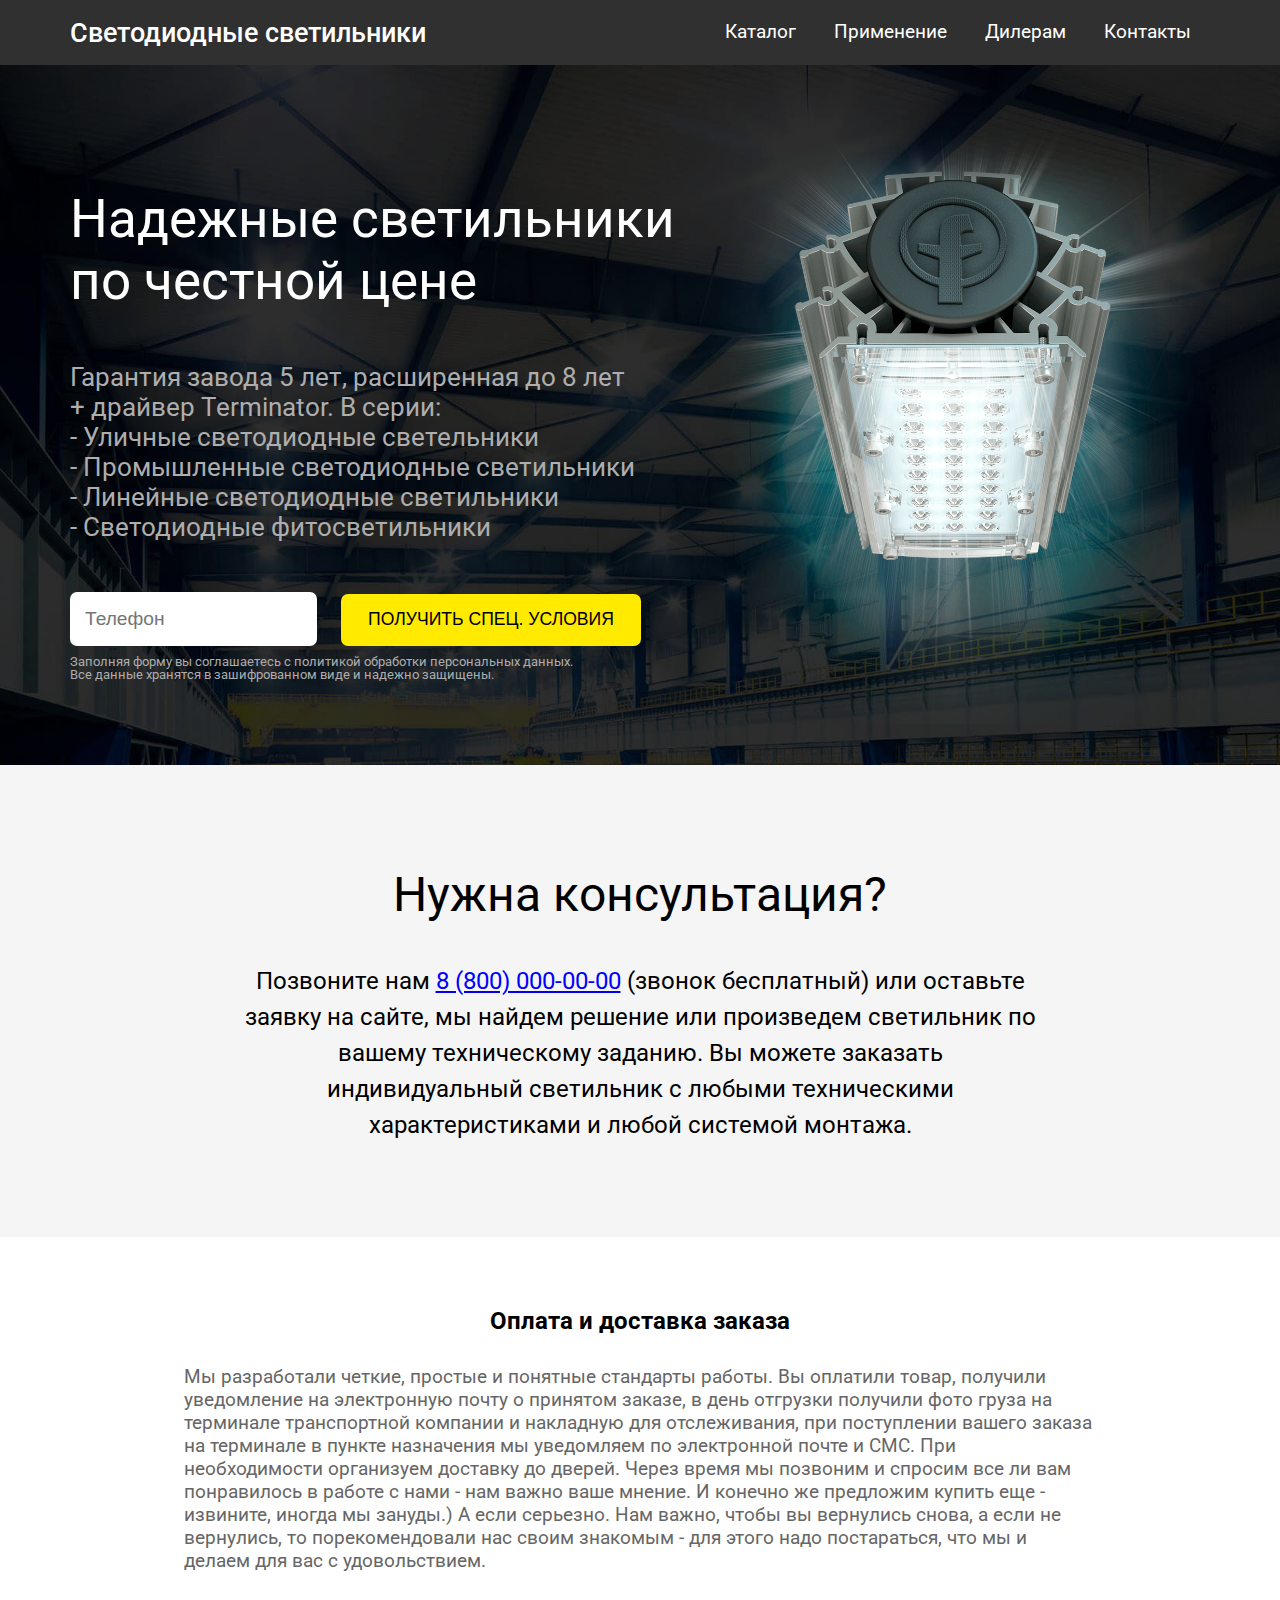
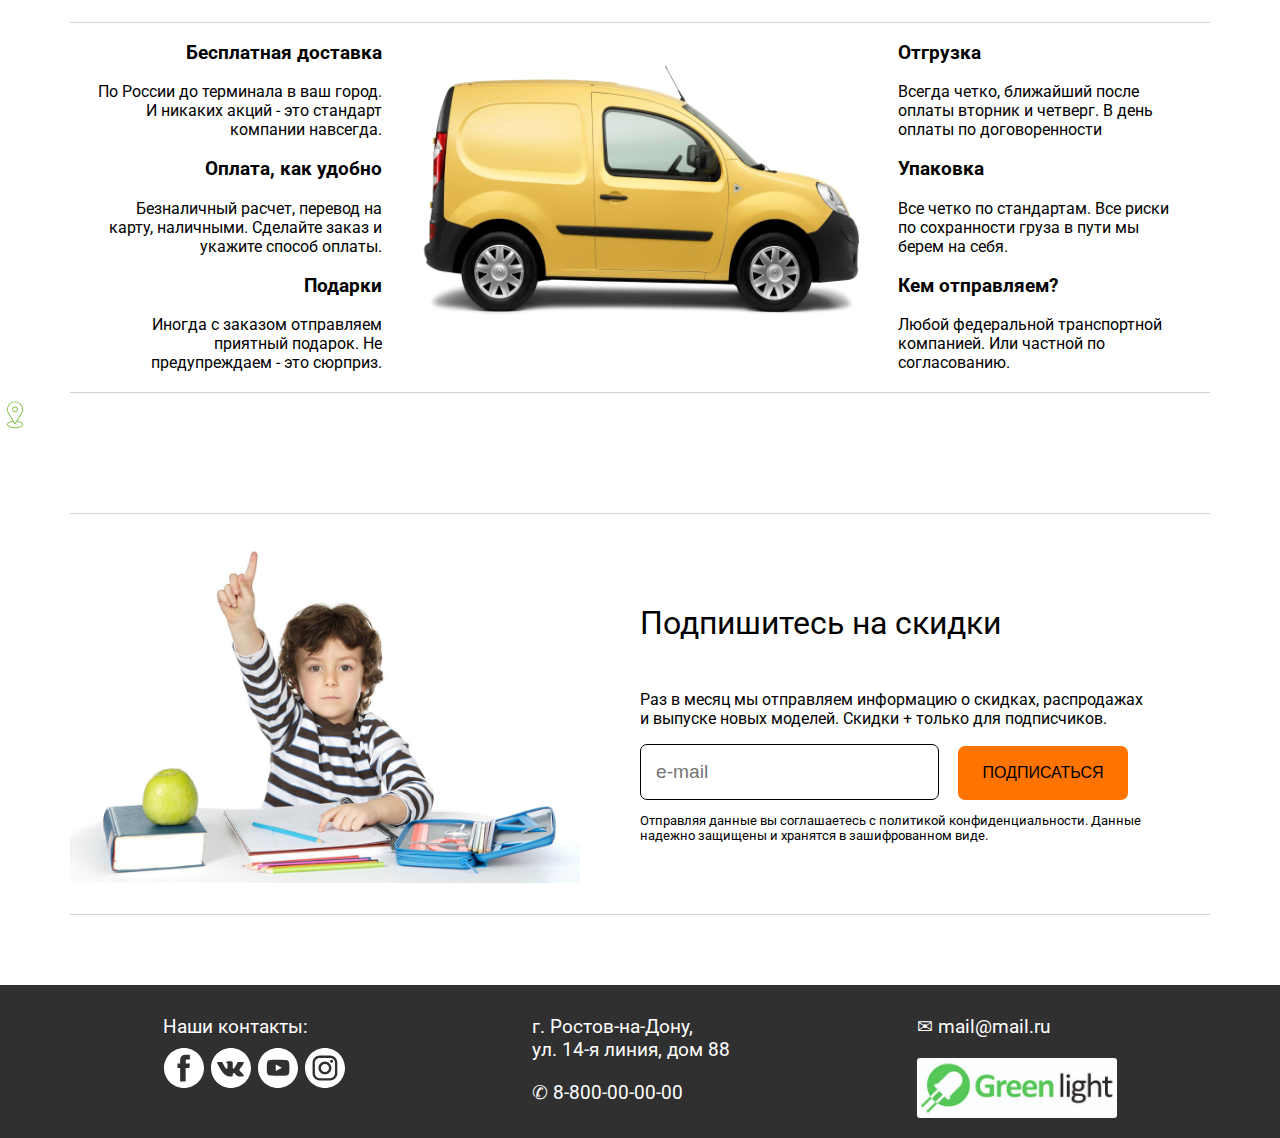
==== index.html @ 02e4d5c6 "footer changed" ====
<!DOCTYPE html>
<html lang="ru">
<head>
    <meta charset="UTF-8">
    <meta name="viewport" content="width=device-width, initial-scale=1.0">
    <link href="https://fonts.googleapis.com/css2?family=Roboto&display=swap" rel="stylesheet">
    <link rel="stylesheet" href="css/menu.css" type="text/css"/>
    <link rel="stylesheet" href="css/style.css" type="text/css"/>
    <link rel="stylesheet" href="css/media.css" type="text/css"/>
    <title>Светодиодное освещение</title>
</head>
<body>

    <header>
        <div class="container">
            <a href="#" id="logo">Светодиодные светильники</a>
            <label for="toggle-1" class="toggle-menu"><ul><li></li> <li></li> <li></li></ul></label>
            <input type="checkbox" id="toggle-1">
            <nav>
                <ul>
                    <li><a href="#catalog">Каталог</a></li>
                    <li><a href="#primenenie">Применение</a></li>
                    <li><a href="#diler">Дилерам</a></li>
                    <li><a href="#contacts">Контакты</a></li>
                </ul>
            </nav>
        </div>
    </header>

    <main>
        <div class="empty"></div>
        <!--
        <div class="header_2">
            <div class="content">
                <div class="top_string">
                    <div>
                        <a href="">
                            <img src="img/logo.jpg" alt="">
                        </a>
                    </div>
                    <div>
                        <a href="">
                            <p>Блог о свете</p>
                        </a>
                    </div>
                    <div>
                        <a href="">
                            <p>8 (800) 000-00-00</p>
                            <p>Доставим бесплатно в Ростов-на-Дону</p>
                        </a>
                    </div>
                    <div>
                        <a href="">
                            <p>ЗАКАЗАТЬ</p>
                            <p>светильники</p>
                        </a>
                    </div>
                    <div>
                        <a href="">
                            <p>Оплата и доставка</p>
                        </a>
                    </div>
                </div>
            </div>
        </div>
    -->

        <div class="first_block">
            <div class="content">
                <div class="block_1_content">
                    <div>
                        <p>Надежные светильники по честной цене</p>
                        <p>Гарантия завода 5 лет, расширенная до 8 лет<br>
                        + драйвер Terminator. В серии:<br>
                        - Уличные светодиодные светельники<br>
                        - Промышленные светодиодные светильники<br>
                        - Линейные светодиодные светильники<br>
                        - Светодиодные фитосветильники</p>
                        <form action="" name="phone_number" method="POST" class="form1">
                            <input type="tel" placeholder="Телефон" required>
                            <input type="submit" value="ПОЛУЧИТЬ СПЕЦ. УСЛОВИЯ">
                            <p>Заполняя форму вы соглашаетесь с политикой обработки персональных данных.<br>Все данные хранятся в зашифрованном виде и надежно защищены.</p>
                        </form>
                    </div>
                    <div>
                        <img src="img/lamp.png">
                    </div>
                </div>
            </div>
        </div>

        <div class="dont_find">
            <p>Нужна консультация?</p>
            <p>Позвоните нам <a href="tel:+7 800 000 00 00"><span>8 (800) 000-00-00</span></a> (звонок бесплатный) или оставьте заявку на сайте, мы найдем решение или произведем
                светильник по вашему техническому заданию. Вы можете заказать индивидуальный светильник с любыми техническими
                характеристиками и любой системой монтажа.</p>
        </div>

        <div class="delivery" id="delivery">
            <div class="content">
                <div>
                    <h2>Оплата и доставка заказа</h2>
                    <p>
                        Мы разработали четкие, простые и понятные стандарты работы. Вы оплатили товар, получили уведомление на электронную почту о принятом заказе,
                        в день отгрузки получили фото груза на терминале транспортной компании и накладную для отслеживания, при поступлении вашего заказа на терминале
                        в пункте назначения мы уведомляем по электронной почте и СМС. При необходимости организуем доставку до дверей. Через время мы позвоним и спросим
                        все ли вам понравилось в работе с нами - нам важно ваше мнение. И конечно же предложим купить еще - извините, иногда мы зануды.)
                        А если серьезно. Нам важно, чтобы вы вернулись снова, а если не вернулись, то порекомендовали нас своим знакомым - для этого надо постараться,
                        что мы и делаем для вас с удовольствием.
                    </p>
                </div>
                <div class="delivery_part_2">
                    <div class="deliv_items_1">
                        <div>
                            <h3>Бесплатная доставка</h3>
                            <span>По России до терминала в ваш город. И никаких акций - это стандарт компании навсегда.</span>
                        </div>
                        <div>
                            <h3>Оплата, как удобно</h3>
                            <span>Безналичный расчет, перевод на карту, наличными. Сделайте заказ и укажите способ оплаты.</span>
                        </div>
                        <div>
                            <h3>Подарки</h3>
                            <span>Иногда с заказом отправляем приятный подарок. Не предупреждаем - это сюрприз.</span>
                        </div>
                    </div>
                    <img src="img/delivery.jpg" alt="">
                    <div class="deliv_items_2">
                        <div>
                            <h3>Отгрузка</h3>
                            <span>Всегда четко, ближайший после оплаты вторник и четверг. В день оплаты по договоренности</span>
                        </div>
                        <div>
                            <h3>Упаковка</h3>
                            <span>Все четко по стандартам. Все риски по сохранности груза в пути мы берем на себя.</span>
                        </div>
                        <div>
                            <h3>Кем отправляем?</h3>
                            <span>Любой федеральной транспортной компанией. Или частной по согласованию.</span>
                        </div>
                    </div>
                </div>
            </div>
        </div>
    
        <div class="content">
            <div class="subscribe">
                <div class="subscribe_img">
                    <img src="img/subscr.jpg">
                </div>
                <div class="subscribe__description">
                    <p>Подпишитесь на скидки</p>
                    <p>Раз в месяц мы отправляем информацию о скидках, распродажах и выпуске новых моделей. Скидки + только для подписчиков.</p>
                    <form action="" name="email" method="POST">
                        <input type="email" placeholder="e-mail" required>
                        <input type="submit" value="ПОДПИСАТЬСЯ">
                        <p>Отправляя данные вы соглашаетесь с политикой конфиденциальности.
                            Данные надежно защищены и хранятся в зашифрованном виде.</p>
                    </form>
                </div>
            </div>
        </div>

        <div class="contacts" id="contacts">
            <div class="content">
                <div class="block__contacts">
                    <div class="contact__item">
                        <span>Наши контакты:</span>
                        <div class="icons">
                            <a href=""><img src="img/icon_facebook.svg" alt=""></a>
                            <a href=""><img src="img/icon_vk.svg" alt=""></a>
                            <a href=""><img src="img/icon_youtube.svg" alt=""></a>
                            <a href=""><img src="img/icon_instagram.svg" alt=""></a>
                        </div>
                    </div>
                    <div class="contact__item">
                        <span>г. Ростов-на-Дону,<br>ул. 14-я линия, дом 88</span>
                        <a href="tel:8-800-00-00-00">&#9990; 8-800-00-00-00</a>
                    </div>
                    <div class="contact__item">
                        <a href="mailto:mail@mail.ru">&#9993; mail@mail.ru</a>
                        <img src="img/logo.jpg" class="logo">
                    </div>
                </div>
            </div>
        </div>

    </main>
</body>
</html>


<img src="img/icon_local.svg" class="icon__small">
---- css/menu.css ----
body {
    margin: 0;
    overflow-x: hidden
}

header {
    width: 100%;
    height: 65px;
    display: flex;
    justify-content: center;
    align-items: center;
    background-color: #303030;
    position: fixed;
}

.container {
    width: 100%;
    padding-right: 15px;
    padding-left: 15px;
    margin-right: auto;
    margin-left: auto
}

@media (min-width: 1200px) {
    .container {
        max-width: 1140px
    }
}

#logo {
    float: left;
    font-size: 1.7rem;
    color: #fff;
    font-weight: 500;
    text-decoration: none;
    padding: 11px 0
}

nav {
    width: auto;
    float: right;
    margin-top: 7px
}

nav ul {
    display: table;
    float: right;
    margin: 0;
    padding: 0
}

nav ul li {
    float: left;
    list-style-type: none
}

nav ul li:last-child {
    padding-right: 0
}

nav ul li a {
    color: #fff;
    font-size: 19px;
    padding: 7px 19px;
    display: inline-block;
    text-decoration: none
}

nav ul li a:hover {
    background-color: #fff;
    color: #002e5b;
    text-decoration: underline
}

.toggle-menu ul {
    display: table;
    width: 31px;
    margin-left: 0;
    padding-left: 0;
    margin: 5px
}

.toggle-menu ul li {
    width: 100%;
    height: 3px;
    background-color: #e9f0f7;
    margin-bottom: 4px;
    list-style: none
}

.toggle-menu ul li:last-child {
    margin-bottom: 0
}

input[type=checkbox], label {
    display: none
}

@media only screen and (max-width: 967px) {
    header {
        padding: 1px 0;
    }

    #logo {
        padding: 0
    }

    input[type=checkbox] {
        position: absolute;
        top: -7777px;
        left: -7777px;
        background: none
    }

    input[type=checkbox]:focus {
        background: none
    }

    label {
        float: right;
        display: inline-block;
        cursor: pointer;
        margin-right: 25px
    }

    input[type=checkbox]:checked ~ nav {
        display: block
    }

    nav {
        display: none;
        position: absolute;
        right: 0;
        top: 64px;
        background-color: #303030;
        padding: 0;
        z-index: 99
    }

    nav ul {
        width: auto
    }

    nav ul li {
        float: none;
        padding: 0;
        width: 100%;
        display: table
    }

    nav ul li a {
        color: #FFF;
        font-size: 15px;
        padding: 10px 20px;
        display: block;
        border-bottom: 1px solid rgba(225, 225, 225, 0.1)
    }
}

@media only screen and (max-width: 360px) {
    label {
        padding: 5px 0
    }

    #logo {
        font-size: 1.1rem
    }

    nav {
        top: 47px
    }
}
---- css/style.css ----
body {
    font-family: 'Roboto', sans-serif;
}

main {
    height: 2000px;
}

.content {
    width: 1140px;
    margin: 0 auto;
}

/*---------------------------top_string-------------------------------*/

.empty {
    height: 65px;
    background-color: #e6e6e6;
}

header {
    position: fixed;
}

.header_2 {
    background-color: #e6e6e6;
}

.top_string {
    display: flex;
    height: 65px;
}

.top_string div {
    width: 20%;
    border-right: 1px solid green;
    display: flex;
    justify-content: center;
    align-items: center;
}

.top_string img {
    height: 65px;
    border-radius: 8px;
}

.top_string div:nth-last-child(1) {
    border-right: none;
}

.top_string div:nth-child(1) {
    border-right: none;
    box-shadow: 0 0 10px #666666;
}

.top_string div:nth-child(3) {
    width: 430px;
    color: #ff0000;
}

.top_string p {
    text-align: center;
    line-height: 0.2;
    font-size: 1.1em;
}

.top_string a {
    color: black;
    text-decoration: none;
}

.top_string a:hover {
    font-size: 1.07em;
    transition: 1.5s;
}

/*---------------------------first_block-------------------------------*/

.first_block {
    display: flex;
    height: 700px;
    width: 100%;
    background-image: url(../img/background_first.jpg);
    background-position: center;
    background-repeat: no-repeat;
    background-size: cover;
}

.first_block img {
    width: 100%;
}

.block_1_content {
    display: flex;
    height: 100%;
    align-items: center;
    color: white;
}

.block_1_content div:nth-child(1) {
    width: 627px;
}

.block_1_content div:nth-child(2) {
    width: 513px;
}

.block_1_content p {
    font-size: 1.6em;
    color: #aeaeae;
}

.first_block input[type="tel"] {
    width: 230px;
    height: 52px;
    border-radius: 7px;
    padding-left: 15px;
    margin-right: 20px;
    border: 0;
    font-size: 1.2em;
}

.first_block input[type='submit'] {
    width: 300px;
    height: 52px;
    border: 0;
    background-color: #ffea00;
    border-radius: 7px;
    font-size: 1.1em;
    cursor: pointer;
}

.first_block p:nth-child(1) {
    font-size: 3.3em;
    margin-bottom: 50px;
    color: white;
}

.first_block form {
    margin-top: 50px;
}

.first_block form p {
    font-size: 0.8em;
    margin-top: 10px;
    line-height: 1;
}

/*---------------------------dont find-------------------------------*/

.dont_find {
    height: 470px;
    background-color: #f5f5f5;
    border: 1px solid #f5f5f5;
}

.dont_find p {
    width: 800px;
    text-align: center;
    margin: 0 auto;
}

.dont_find p:nth-child(1) {
    font-size: 3em;
    margin: 100px auto 40px auto
}

.dont_find p:nth-child(2) {
    font-size: 1.5em;
    line-height: 1.5em;
}

.dont_find span {
    color: blue;
}

/*----------------------------subscribe--------------------------------*/

.subscribe {
    margin: 70px 0;
    border-top: 1px solid #d2d2d2;
    border-bottom: 1px solid #d2d2d2;
    height: 400px;
    display: flex;
}

.subscribe_img {
    width: 570px;
}

.subscribe img {
    max-width: 100%;
    margin-top: 30px;
}

.subscribe__description {
    width: 570px;
    display: flex;
    flex-direction: column;
    justify-content: center;
    margin: 0 60px;
}

.subscribe__description p:nth-child(1) {
    font-size: 2em;

}

.subscribe input[type="email"] {
    width: 280px;
    height: 52px;
    border-radius: 7px;
    padding-left: 15px;
    margin-right: 15px;
    border: 1px solid black;
    font-size: 1.2em;
}

.subscribe input[type='submit'] {
    width: 170px;
    height: 54px;
    border: 0;
    background-color: #ff7300;
    border-radius: 7px;
    font-size: 1em;
    cursor: pointer;
}

.subscribe__description p:last-child {
    font-size: 0.8em;
}

/*----------------------------delivery--------------------------------*/

.delivery {
    padding: 50px 0;
}

.delivery h2 {
    text-align: center;
}

.delivery p {
    width: 80%;
    margin: 30px auto;
    font-size: 1.2em;
    color: #666666;
}

.delivery_part_2 {
    display: flex;
    justify-content: center;
    margin-top: 50px;
    padding-bottom: 20px;
    border-top: 1px solid #d2d2d2;
    border-bottom: 1px solid #d2d2d2;
}

.delivery_part_2 img {
    width: 40%;
    margin: 0 30px;
}

.deliv_items_1 {
    width: 25%;
    text-align: right;
}

.deliv_items_2 {
    width: 25%;
}


/*---------------------------contacts-------------------------------*/

.contacts {
    background-color: #303030;
    width: 100%;
    padding: 20px 0;
}

.icons img {
    width: 40px;
    margin: 0 1px;
}

.block__contacts {
    display: flex;
    justify-content: space-around;
    color: white;
    font-size: 1.2em;
}

.block__contacts a {
    color: white;
    text-decoration: none;
    margin: 10px 0;
}

.contact__item {
    display: flex;
    flex-direction: column;
}

.contact__item span {
    margin: 10px 0;
}

.contact__item .logo {
    margin-top: 10px;
}

.contact__item .logo {
    width: 200px;
    border-radius: 3px;
}

.icon__small {
    display: inline;
    width: 30px;
}
---- css/media.css ----
@media (max-width: 700px) {
   .header_2 {
       display: none;
   }

   .content {
       width: 100%;
   }

   .block_1_content div:nth-child(2) {
       display: none;
   }

   .first_block {
       height: auto;
   }

   .block_1_content div p:nth-child(1) {
       margin-top: 70px;
       font-size: 1.5em;
   }

   .block_1_content div p {
       text-align: center;
       margin: 15px 15px;
   }

   .block_1_content div p:nth-child(2) {
       text-align: left;
       font-size: 1.2em;
   }

   .form1 {
       display: flex;
       flex-direction: column;
       justify-content: center;
       align-items: center;
   }

   .form1 input {
       margin-top: 10px;
   }

/*---------------------------dont find-------------------------------*/

   .dont_find {
       height: auto;
   }

   .dont_find p {
       width: auto;
       margin: 20px 20px;
   }

   .dont_find p:nth-child(1) {
       font-size: 1.7em;
       font-weight: bold;
   }

   .dont_find p:nth-child(2) {
    font-size: 1.4em;
}

/*---------------------------subscribe-------------------------------*/

   .subscribe div:nth-child(1) {
       display: none;
   }

   .subscribe form input {
       margin-top: 10px;
   }

   .subscribe__description {
       margin: 20px;
   }

   .subscribe {
       height: auto;
   }

   /*----------------------------delivery--------------------------------*/

   .delivery_part_2 {
       flex-direction: column;
       align-items: center;
   }

   .delivery_part_2 img {
       width: 80%;
   }

   .deliv_items_1 {
       width: 80%;
       text-align: left;
   }

   .deliv_items_2 {
    width: 80%;
    }

    .delivery_part_2 h3 {
        text-align: left;
    }

    .delivery_part_2 span {
        text-align: left;
    }

    /*----------------------------delivery--------------------------------*/

    .block__contacts {
        flex-direction: column;
        align-items: center;
        text-align: center;
        padding: 10px;
    }

    .block__contacts .icons {
        margin-top: 20px;
    }
}


@media only screen and (max-width: 967px) {
    .empty {
        height: 65px;
        background-color: #e6e6e6;
    }
}
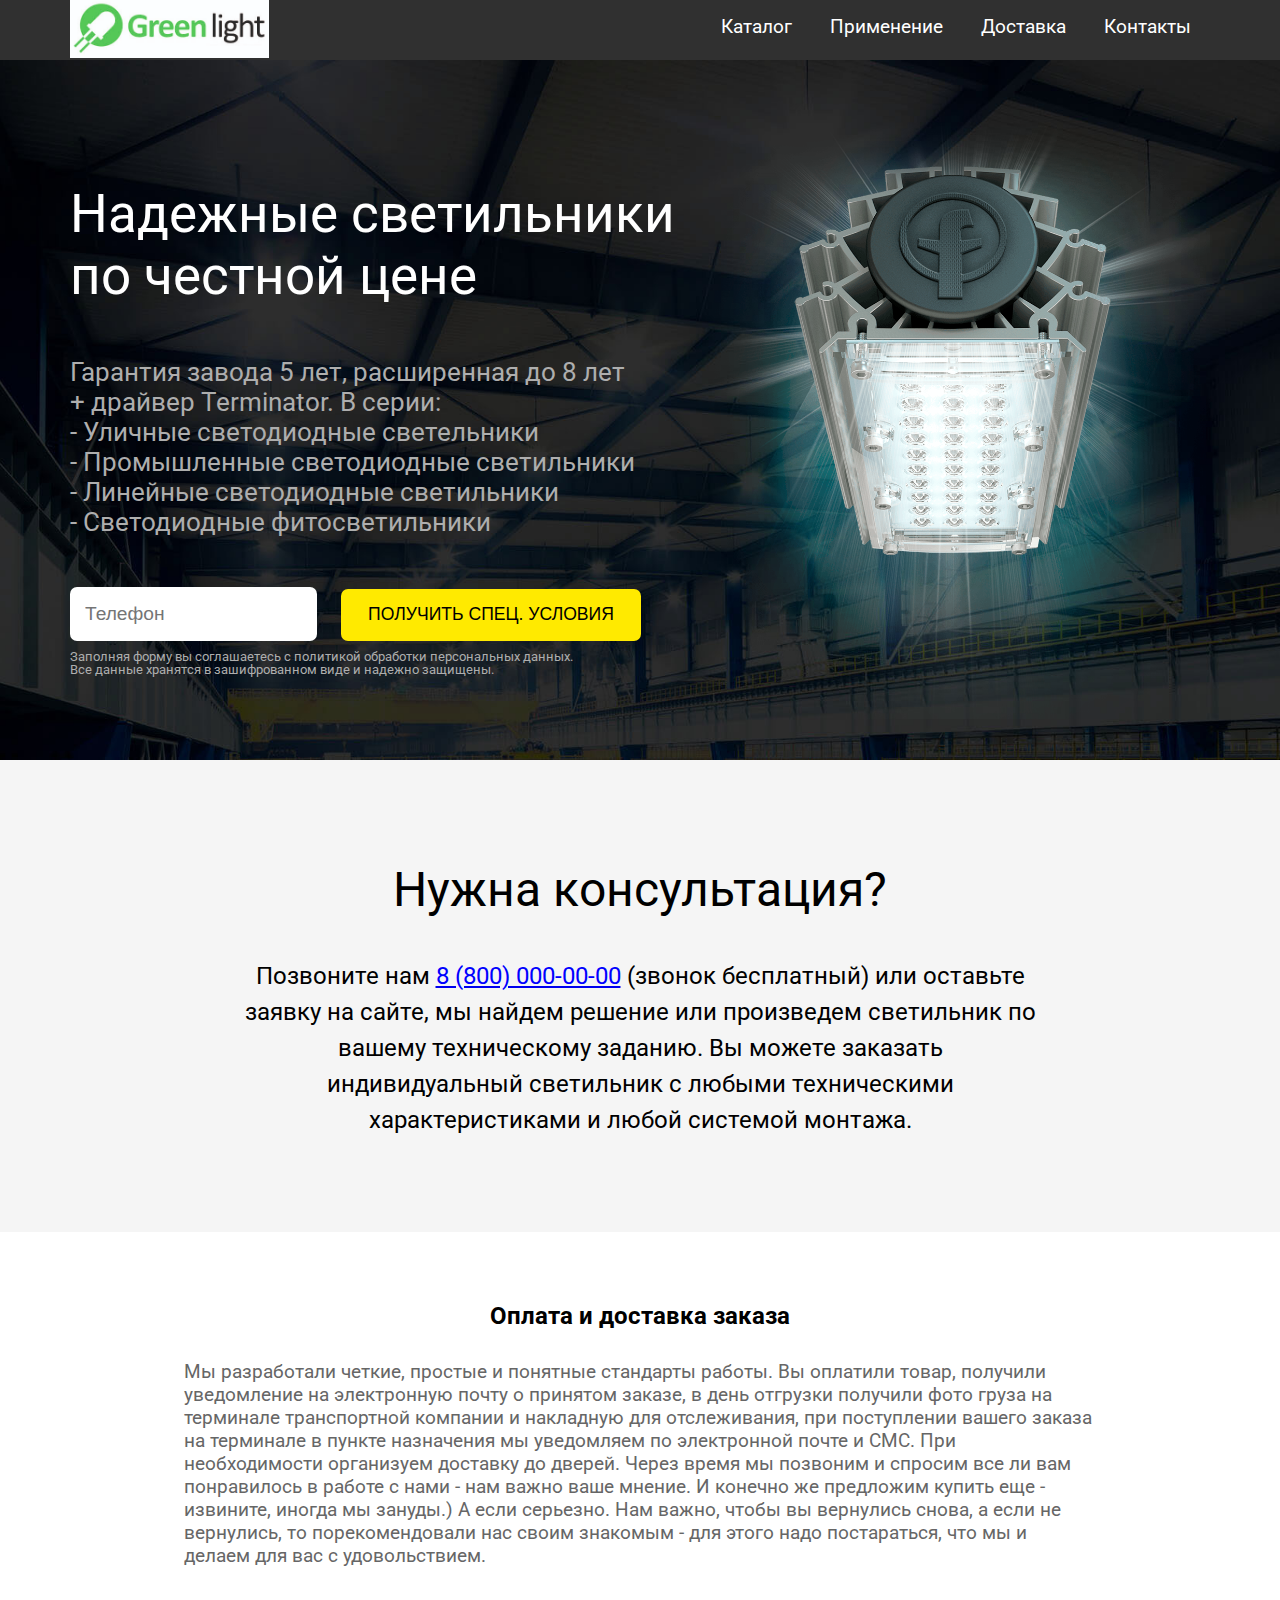
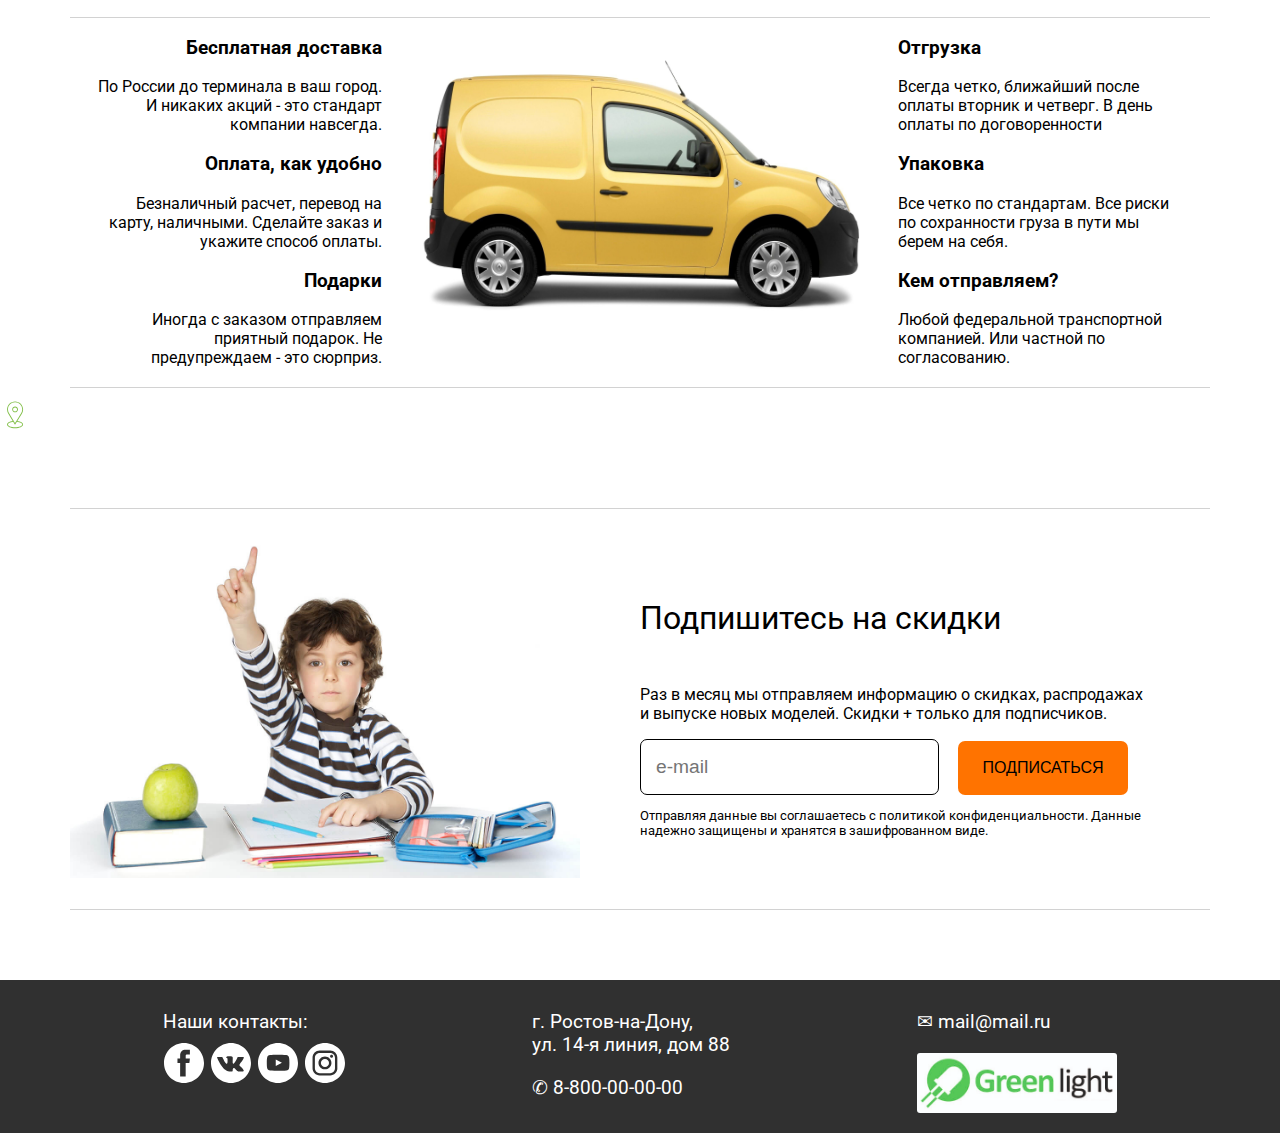
==== commit 74a54edd: "logo" ====
--- a/index.html
+++ b/index.html
@@ -13,14 +13,14 @@
 
     <header>
         <div class="container">
-            <a href="#" id="logo">Светодиодные светильники</a>
+            <a href="#" id="logo"><div><img src="img/logo.jpg" class="logo_header"></div></a> 
             <label for="toggle-1" class="toggle-menu"><ul><li></li> <li></li> <li></li></ul></label>
             <input type="checkbox" id="toggle-1">
             <nav>
                 <ul>
                     <li><a href="#catalog">Каталог</a></li>
                     <li><a href="#primenenie">Применение</a></li>
-                    <li><a href="#diler">Дилерам</a></li>
+                    <li><a href="#delivery">Доставка</a></li>
                     <li><a href="#contacts">Контакты</a></li>
                 </ul>
             </nav>
@@ -109,7 +109,7 @@
                         что мы и делаем для вас с удовольствием.
                     </p>
                 </div>
-                <div class="delivery_part_2">
+                <div class="delivery_part_2" id="delivery">
                     <div class="deliv_items_1">
                         <div>
                             <h3>Бесплатная доставка</h3>
--- a/css/menu.css
+++ b/css/menu.css
@@ -5,7 +5,7 @@
 
 header {
     width: 100%;
-    height: 65px;
+    height: 60px;
     display: flex;
     justify-content: center;
     align-items: center;
@@ -29,17 +29,12 @@
 
 #logo {
     float: left;
-    font-size: 1.7rem;
-    color: #fff;
-    font-weight: 500;
-    text-decoration: none;
-    padding: 11px 0
 }
 
 nav {
     width: auto;
     float: right;
-    margin-top: 7px
+    margin-top: 10px
 }
 
 nav ul {
@@ -77,7 +72,7 @@
     width: 31px;
     margin-left: 0;
     padding-left: 0;
-    margin: 5px
+    margin: 20px 10px;
 }
 
 .toggle-menu ul li {
@@ -131,7 +126,7 @@
         display: none;
         position: absolute;
         right: 0;
-        top: 64px;
+        top: 50px;
         background-color: #303030;
         padding: 0;
         z-index: 99
--- a/css/style.css
+++ b/css/style.css
@@ -11,10 +11,14 @@
     margin: 0 auto;
 }
 
+.logo_header {
+    height: 60px;
+}
+
 /*---------------------------top_string-------------------------------*/
 
 .empty {
-    height: 65px;
+    height: 60px;
     background-color: #e6e6e6;
 }
 
--- a/css/media.css
+++ b/css/media.css
@@ -17,7 +17,7 @@
 
    .block_1_content div p:nth-child(1) {
        margin-top: 70px;
-       font-size: 1.5em;
+       font-size: 2em;
    }
 
    .block_1_content div p {
@@ -107,7 +107,7 @@
         text-align: left;
     }
 
-    /*----------------------------delivery--------------------------------*/
+    /*----------------------------contacts--------------------------------*/
 
     .block__contacts {
         flex-direction: column;
@@ -124,7 +124,7 @@
 
 @media only screen and (max-width: 967px) {
     .empty {
-        height: 65px;
+        height: 60px;
         background-color: #e6e6e6;
     }
 }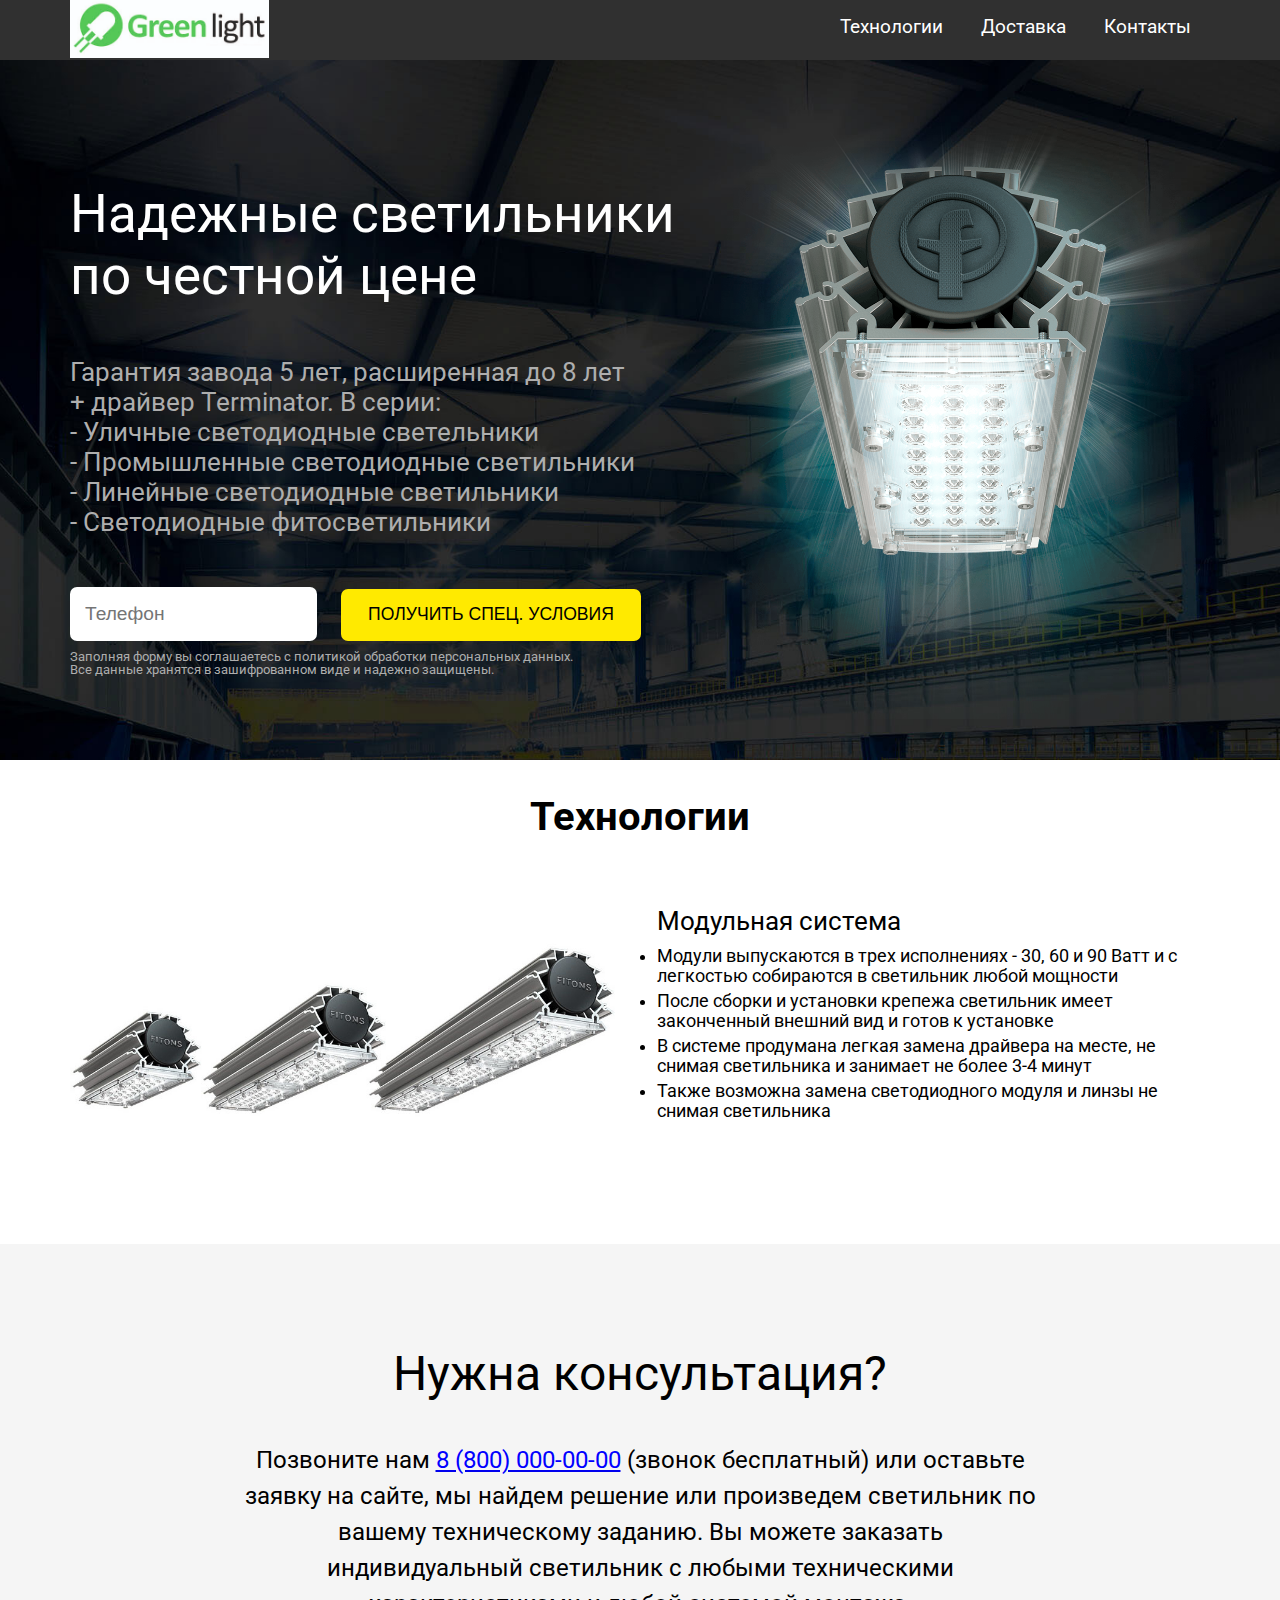
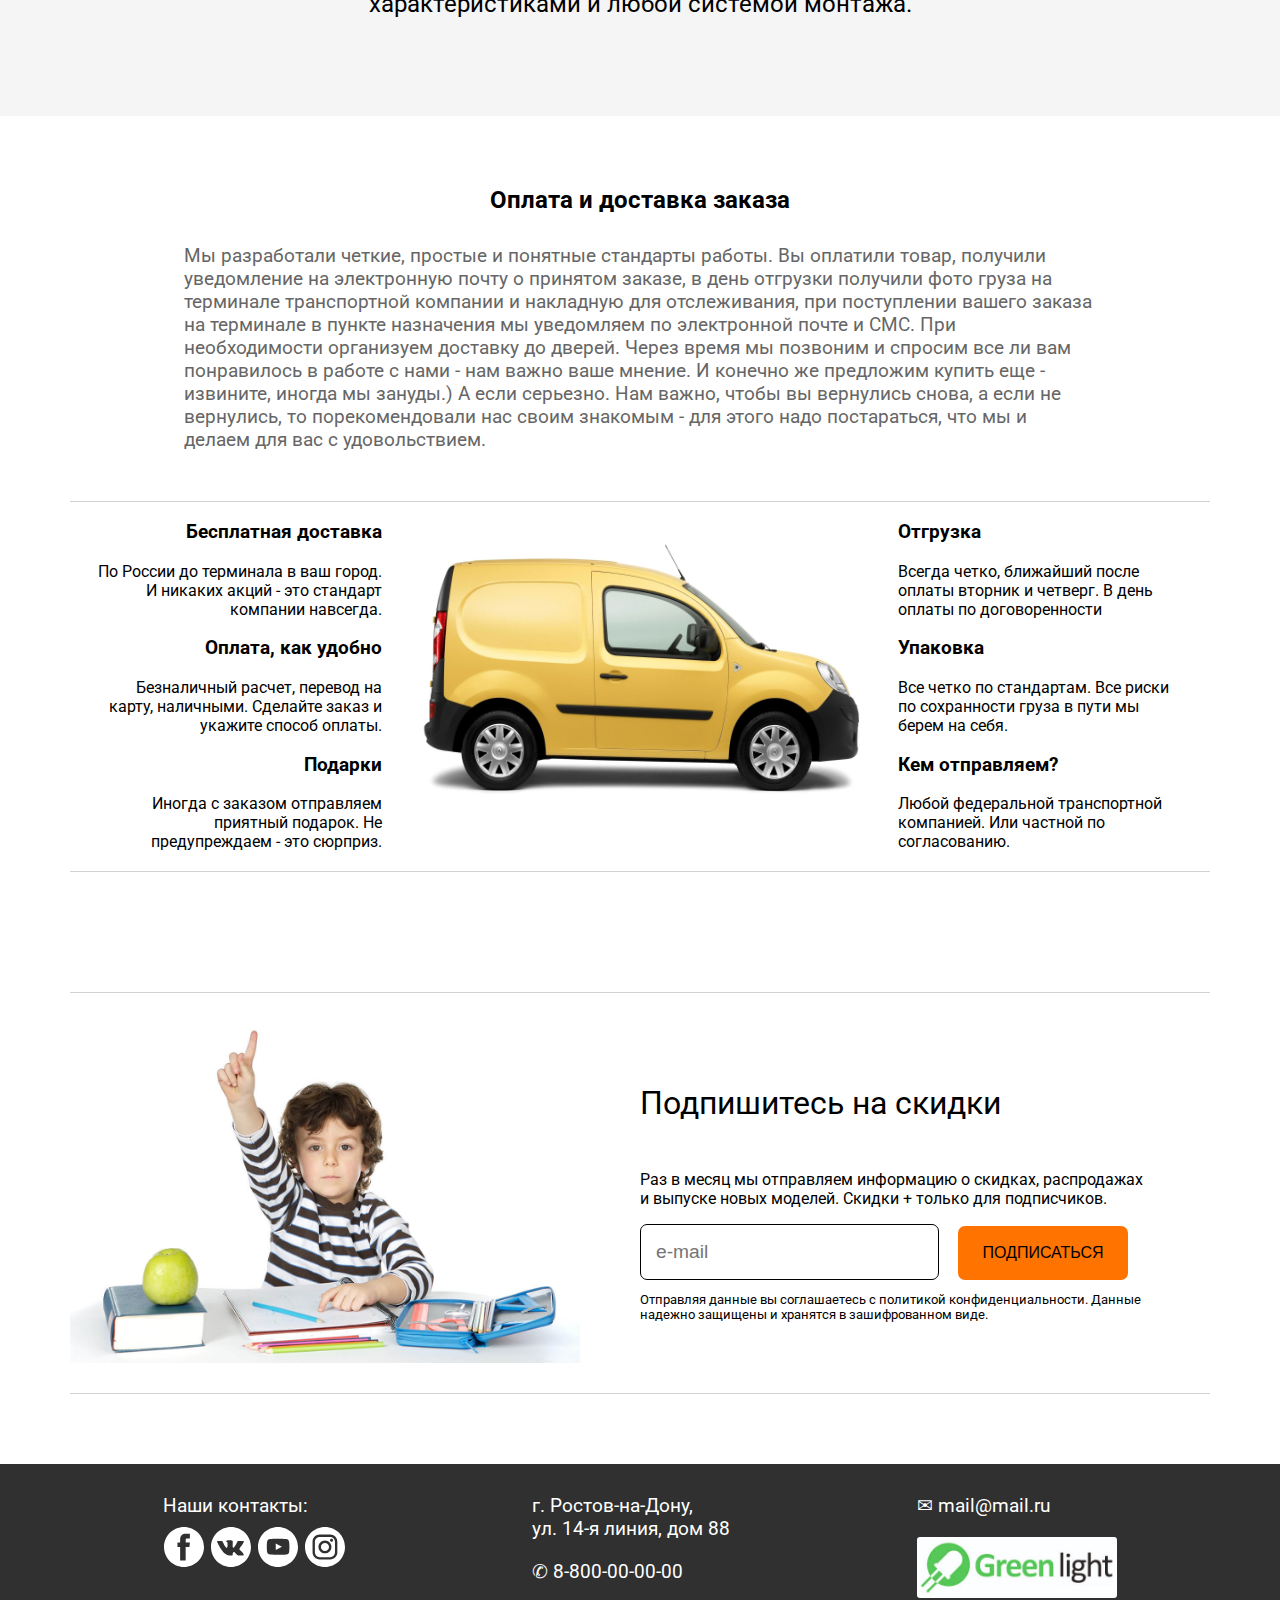
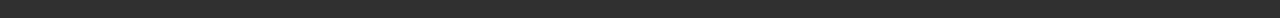
==== commit 3cfa9420: "technologies part1" ====
--- a/index.html
+++ b/index.html
@@ -18,8 +18,8 @@
             <input type="checkbox" id="toggle-1">
             <nav>
                 <ul>
-                    <li><a href="#catalog">Каталог</a></li>
-                    <li><a href="#primenenie">Применение</a></li>
+                    <!-- <li><a href="#catalog">Каталог</a></li> -->
+                    <li><a href="#technologies">Технологии</a></li>
                     <li><a href="#delivery">Доставка</a></li>
                     <li><a href="#contacts">Контакты</a></li>
                 </ul>
@@ -89,6 +89,20 @@
             </div>
         </div>
 
+        <div class="technologies content">
+            <h2>Технологии</h2>
+            <div class="tech__item">
+                <img src="img/tech_1.jpg">
+                <ul>
+                    <div>Модульная система</div>
+                    <li>Модули выпускаются в трех исполнениях - 30, 60 и 90 Ватт и с легкостью собираются в светильник любой мощности</li>
+                    <li>После сборки и установки крепежа светильник имеет законченный внешний вид и готов к установке</li>
+                    <li>В системе продумана легкая замена драйвера на месте, не снимая светильника и занимает не более 3-4 минут</li>
+                    <li>Также возможна замена светодиодного модуля и линзы не снимая светильника</li>
+                </ul>
+            </div>
+        </div>
+
         <div class="dont_find">
             <p>Нужна консультация?</p>
             <p>Позвоните нам <a href="tel:+7 800 000 00 00"><span>8 (800) 000-00-00</span></a> (звонок бесплатный) или оставьте заявку на сайте, мы найдем решение или произведем
@@ -187,7 +201,4 @@
 
     </main>
 </body>
-</html>
-
-
-<img src="img/icon_local.svg" class="icon__small">+</html>--- a/css/style.css
+++ b/css/style.css
@@ -150,6 +150,32 @@
     line-height: 1;
 }
 
+/*---------------------------technologies-------------------------------*/
+
+.technologies h2 {
+    font-size: 2.5em;
+    text-align: center;
+}
+
+.tech__item {
+    display: flex;
+    margin: 50px 0;
+}
+
+.tech__item div {
+    font-size: 1.6em;
+    margin-bottom: 10px;
+}
+
+.tech__item img {
+    width: 48%;
+}
+
+.tech__item ul li {
+    font-size: 1.1em;
+    margin-bottom: 5px;
+}
+
 /*---------------------------dont find-------------------------------*/
 
 .dont_find {
--- a/css/media.css
+++ b/css/media.css
@@ -40,6 +40,17 @@
    .form1 input {
        margin-top: 10px;
    }
+
+/*-------------------------technologies-----------------------------*/
+
+.tech__item {
+    flex-direction: column;
+    align-items: center;
+}
+
+.tech__item img {
+    width: 90%;
+}
 
 /*---------------------------dont find-------------------------------*/
 
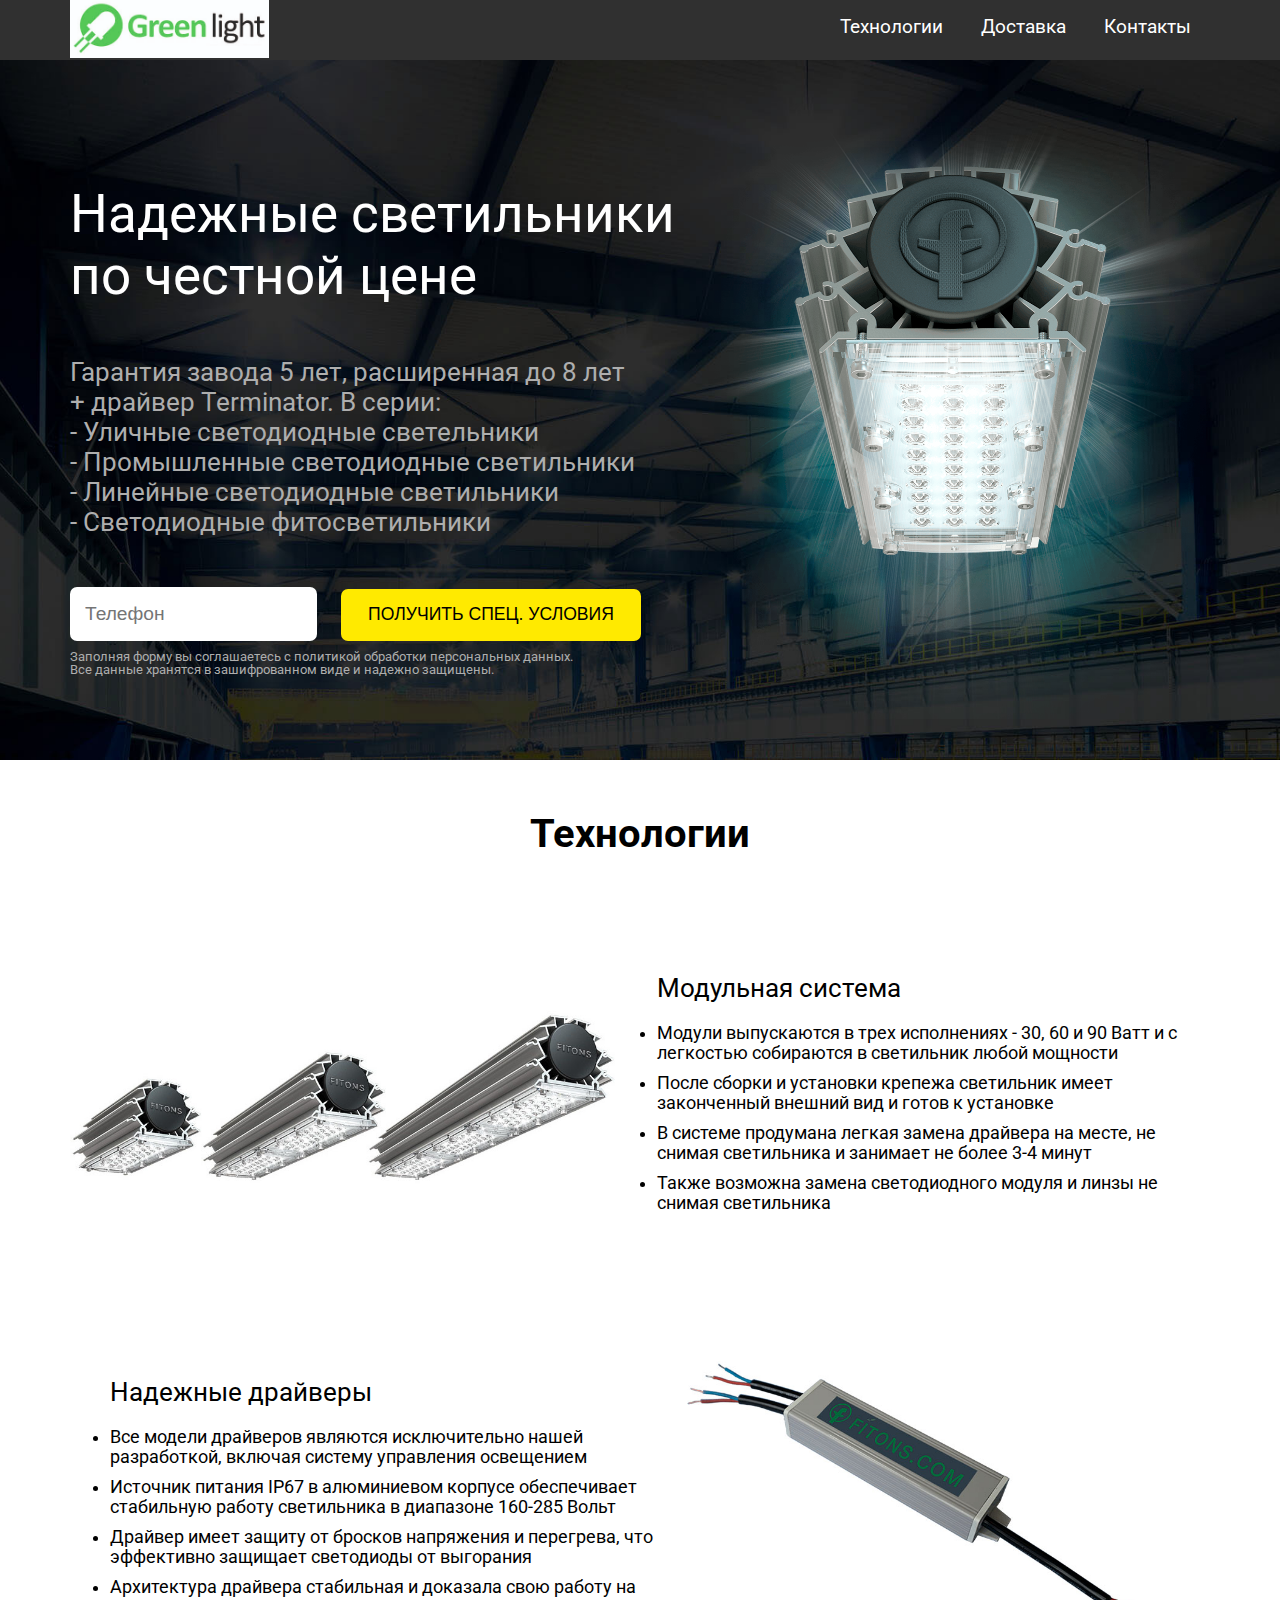
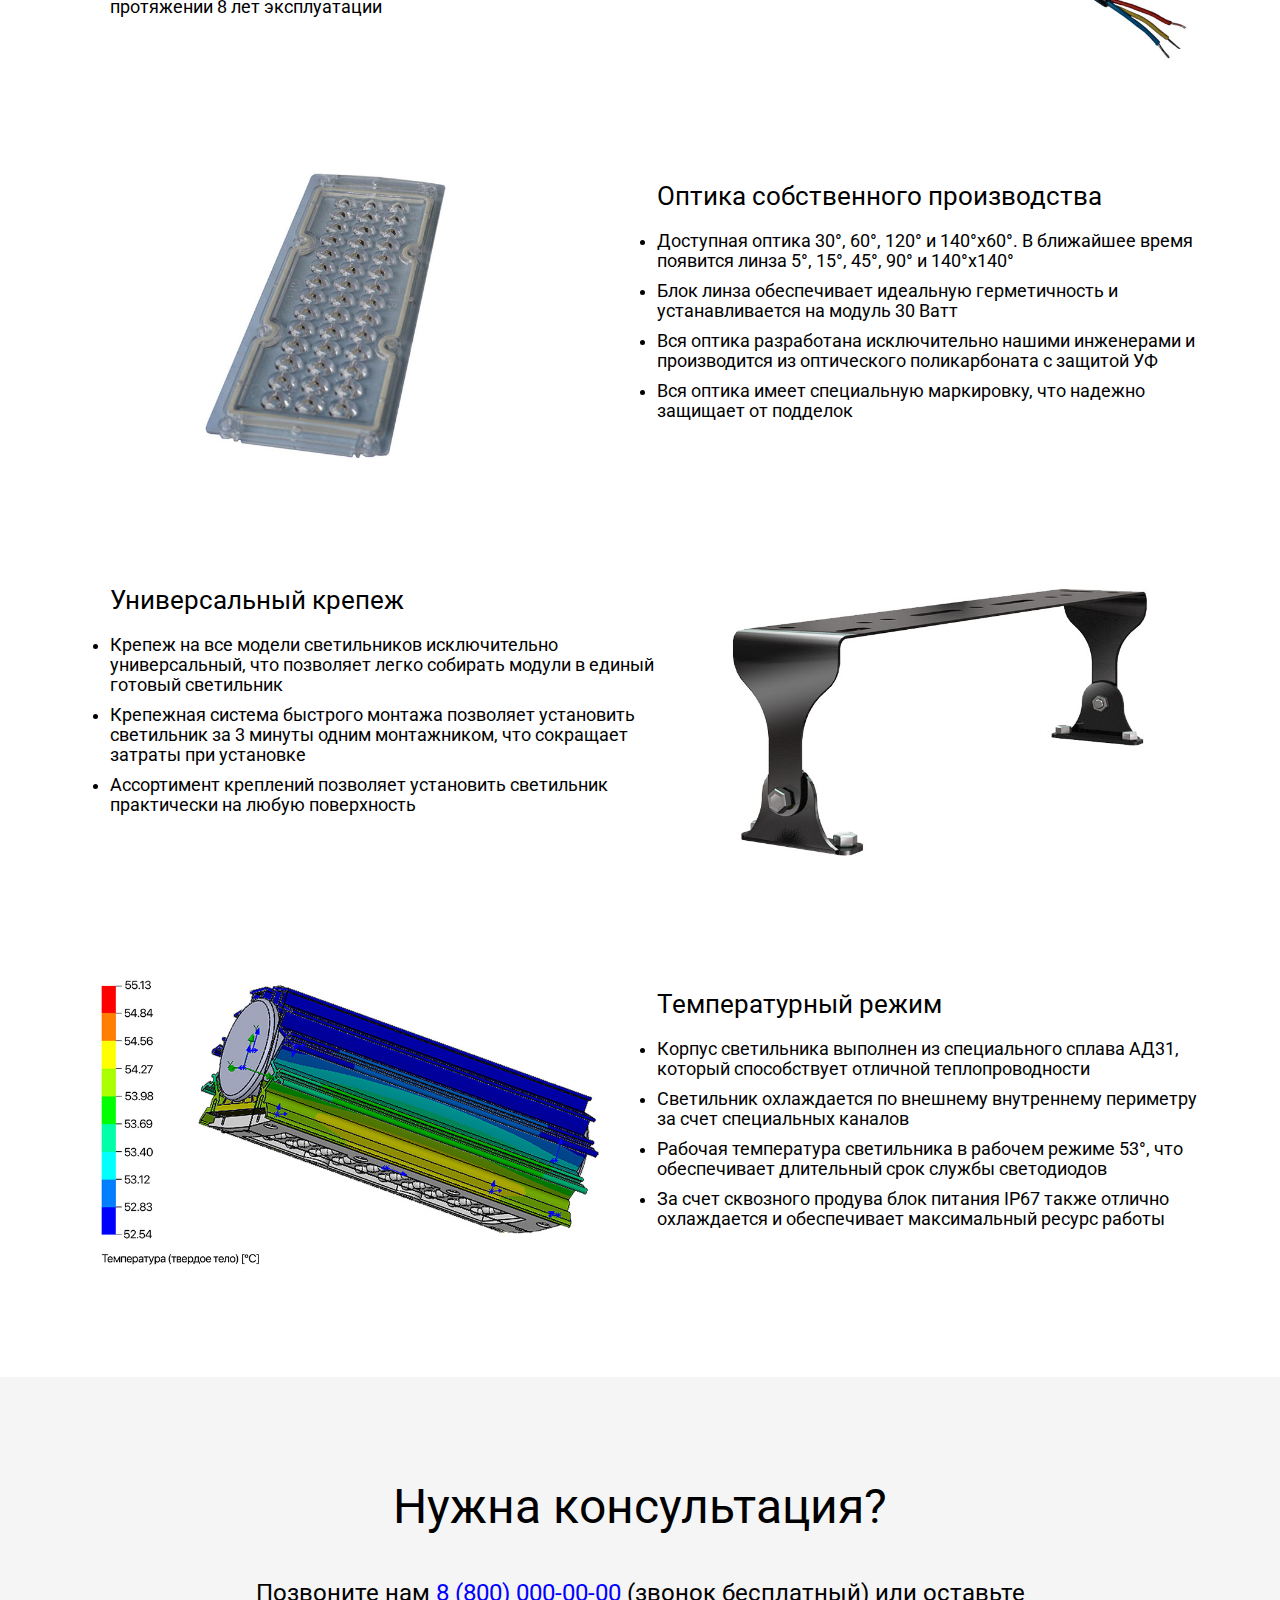
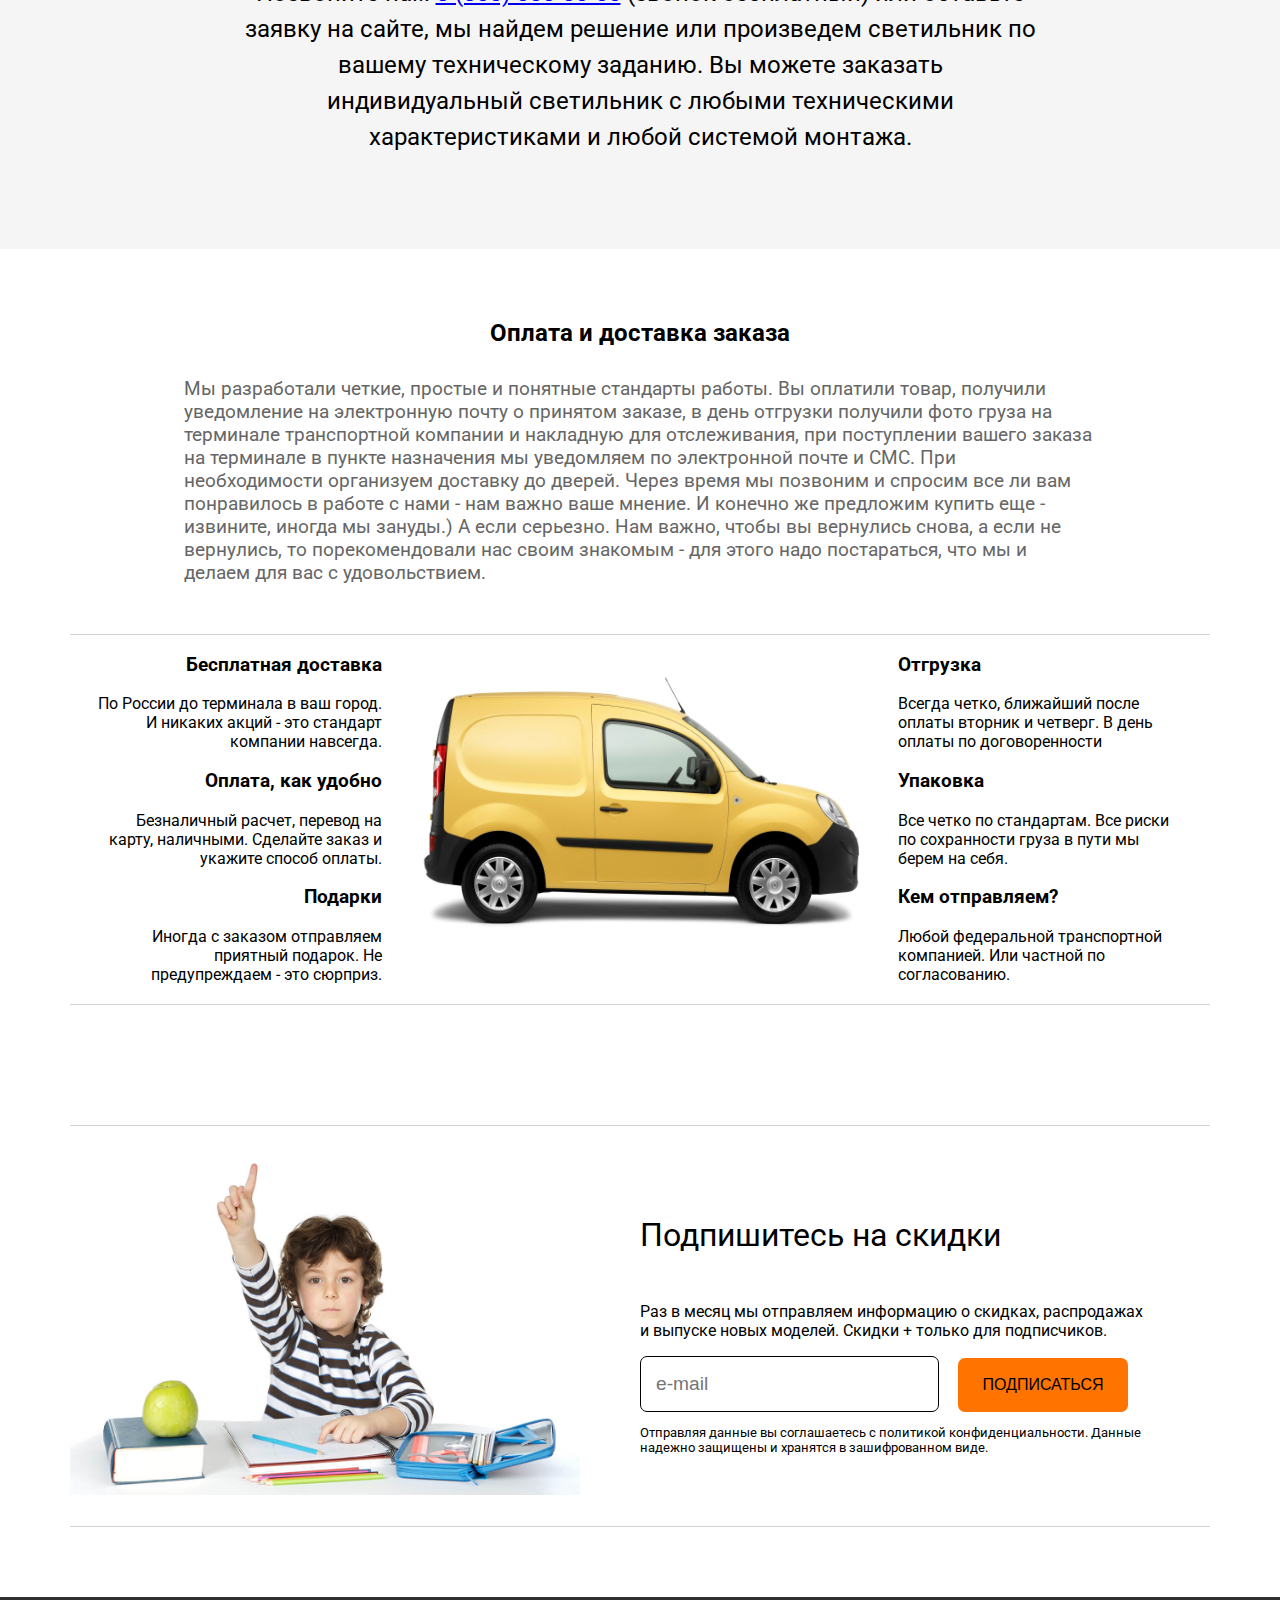
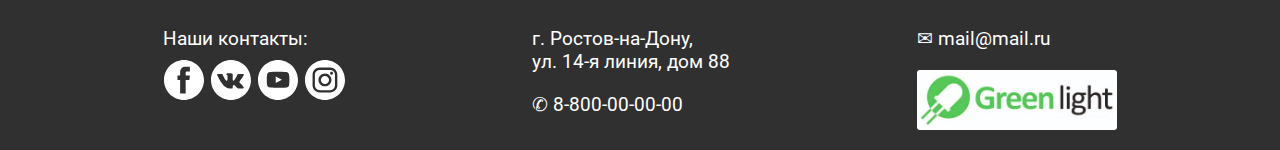
==== commit f2939181: "technologies finish" ====
--- a/index.html
+++ b/index.html
@@ -89,7 +89,8 @@
             </div>
         </div>
 
-        <div class="technologies content">
+
+        <div class="technologies content" id="technologies">
             <h2>Технологии</h2>
             <div class="tech__item">
                 <img src="img/tech_1.jpg">
@@ -101,7 +102,52 @@
                     <li>Также возможна замена светодиодного модуля и линзы не снимая светильника</li>
                 </ul>
             </div>
-        </div>
+
+            <div class="tech__item">
+                <ul>
+                    <div>Надежные драйверы</div>
+                    <li>Все модели драйверов являются исключительно нашей разработкой, включая систему управления освещением</li>
+                    <li>Источник питания IP67 в алюминиевом корпусе обеспечивает стабильную работу светильника в диапазоне 160-285 Вольт</li>
+                    <li>Драйвер имеет защиту от бросков напряжения и перегрева, что эффективно защищает светодиоды от выгорания</li>
+                    <li>Архитектура драйвера стабильная и доказала свою работу на протяжении 8 лет эксплуатации</li>
+                </ul>
+                <img src="img/tech_2.jpg">
+            </div>
+
+            <div class="tech__item">
+                <img src="img/tech_3.jpg">
+                <ul>
+                    <div>Оптика собственного производства</div>
+                    <li>Доступная оптика 30°, 60°, 120° и 140°x60°. В ближайшее время появится линза 5°, 15°, 45°, 90° и 140°x140°</li>
+                    <li>Блок линза обеспечивает идеальную герметичность и устанавливается на модуль 30 Ватт</li>
+                    <li>Вся оптика разработана исключительно нашими инженерами и производится из оптического поликарбоната с защитой УФ</li>
+                    <li>Вся оптика имеет специальную маркировку, что надежно защищает от подделок</li>
+                </ul>
+            </div>
+
+            <div class="tech__item">
+                <ul>
+                    <div>Универсальный крепеж</div>
+                    <li>Крепеж на все модели светильников исключительно универсальный, что позволяет легко собирать модули в единый готовый светильник</li>
+                    <li>Крепежная система быстрого монтажа позволяет установить светильник за 3 минуты одним монтажником, что сокращает затраты при установке</li>
+                    <li>Ассортимент креплений позволяет установить светильник практически на любую поверхность</li>
+                </ul>
+                <img src="img/tech_4.jpg">
+            </div>
+
+            <div class="tech__item">
+                <img src="img/tech_5.jpg">
+                <ul>
+                    <div>Температурный режим</div>
+                    <li>Корпус светильника выполнен из специального сплава АД31, который способствует отличной теплопроводности</li>
+                    <li>Светильник охлаждается по внешнему внутреннему периметру за счет специальных каналов</li>
+                    <li>Рабочая температура светильника в рабочем режиме 53°, что обеспечивает длительный срок службы светодиодов</li>
+                    <li>За счет сквозного продува блок питания IP67 также отлично охлаждается и обеспечивает максимальный ресурс работы</li>
+                </ul>
+            </div>
+
+        </div>
+
 
         <div class="dont_find">
             <p>Нужна консультация?</p>
@@ -109,6 +155,7 @@
                 светильник по вашему техническому заданию. Вы можете заказать индивидуальный светильник с любыми техническими
                 характеристиками и любой системой монтажа.</p>
         </div>
+
 
         <div class="delivery" id="delivery">
             <div class="content">
--- a/css/style.css
+++ b/css/style.css
@@ -155,16 +155,17 @@
 .technologies h2 {
     font-size: 2.5em;
     text-align: center;
+    margin-top: 50px;
 }
 
 .tech__item {
     display: flex;
-    margin: 50px 0;
+    margin: 100px 0;
 }
 
 .tech__item div {
     font-size: 1.6em;
-    margin-bottom: 10px;
+    margin-bottom: 20px;
 }
 
 .tech__item img {
@@ -173,7 +174,7 @@
 
 .tech__item ul li {
     font-size: 1.1em;
-    margin-bottom: 5px;
+    margin-bottom: 10px;
 }
 
 /*---------------------------dont find-------------------------------*/
--- a/css/media.css
+++ b/css/media.css
@@ -17,7 +17,7 @@
 
    .block_1_content div p:nth-child(1) {
        margin-top: 70px;
-       font-size: 2em;
+       font-size: 2.5em;
    }
 
    .block_1_content div p {
@@ -46,6 +46,10 @@
 .tech__item {
     flex-direction: column;
     align-items: center;
+}
+
+.tech__item:nth-child(even) {
+    flex-direction: column-reverse;
 }
 
 .tech__item img {
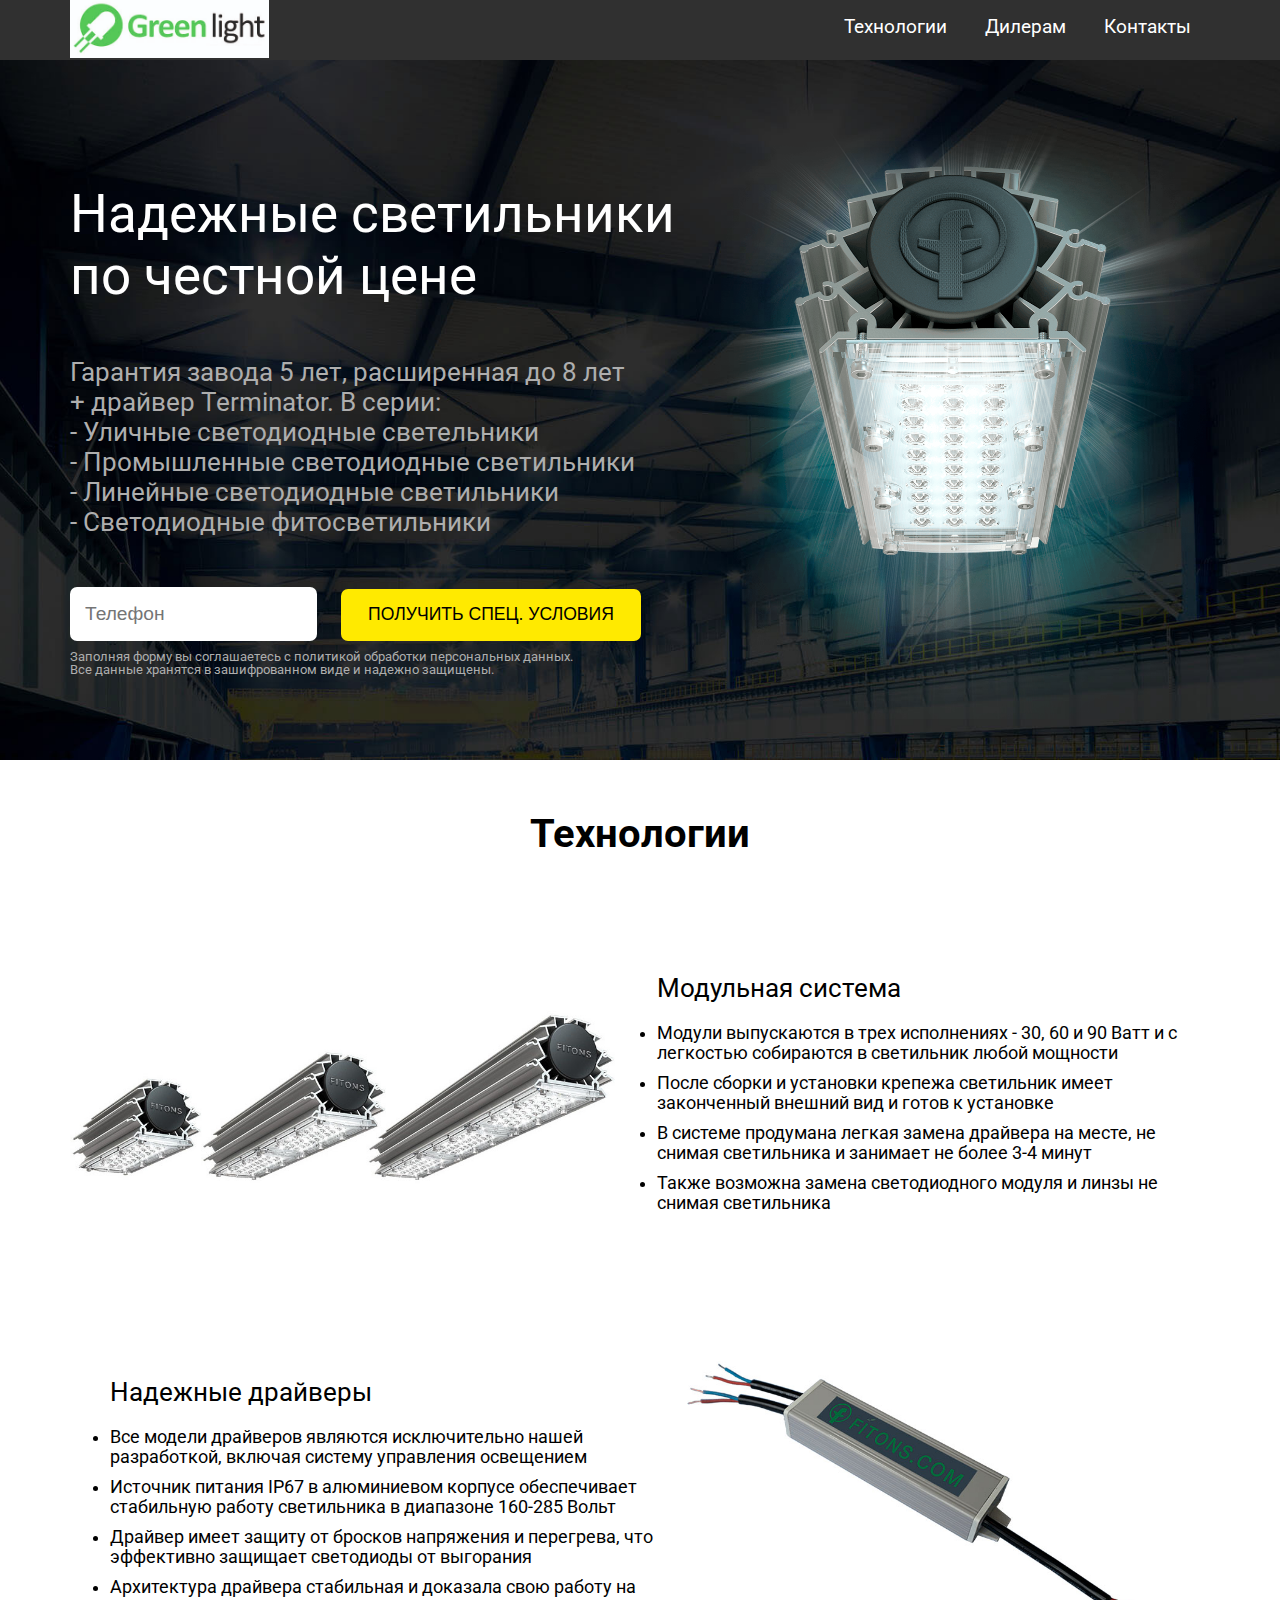
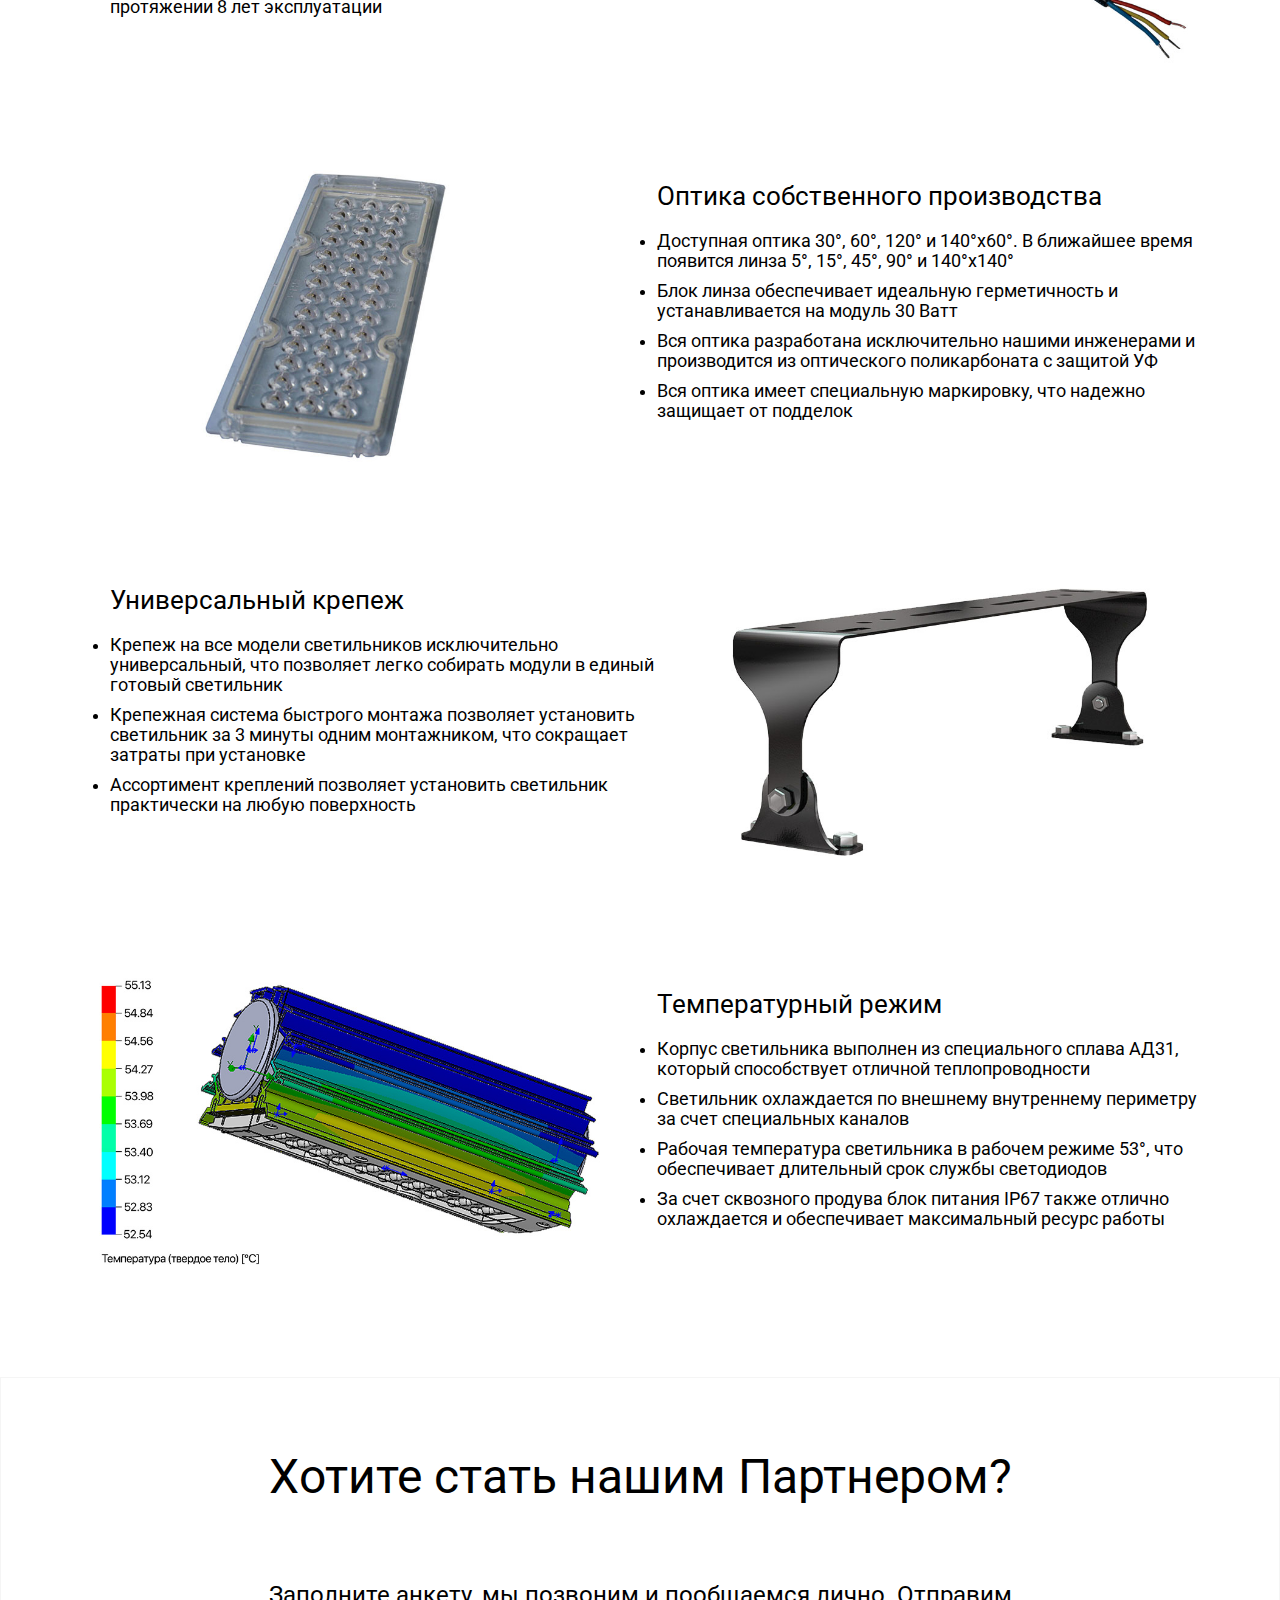
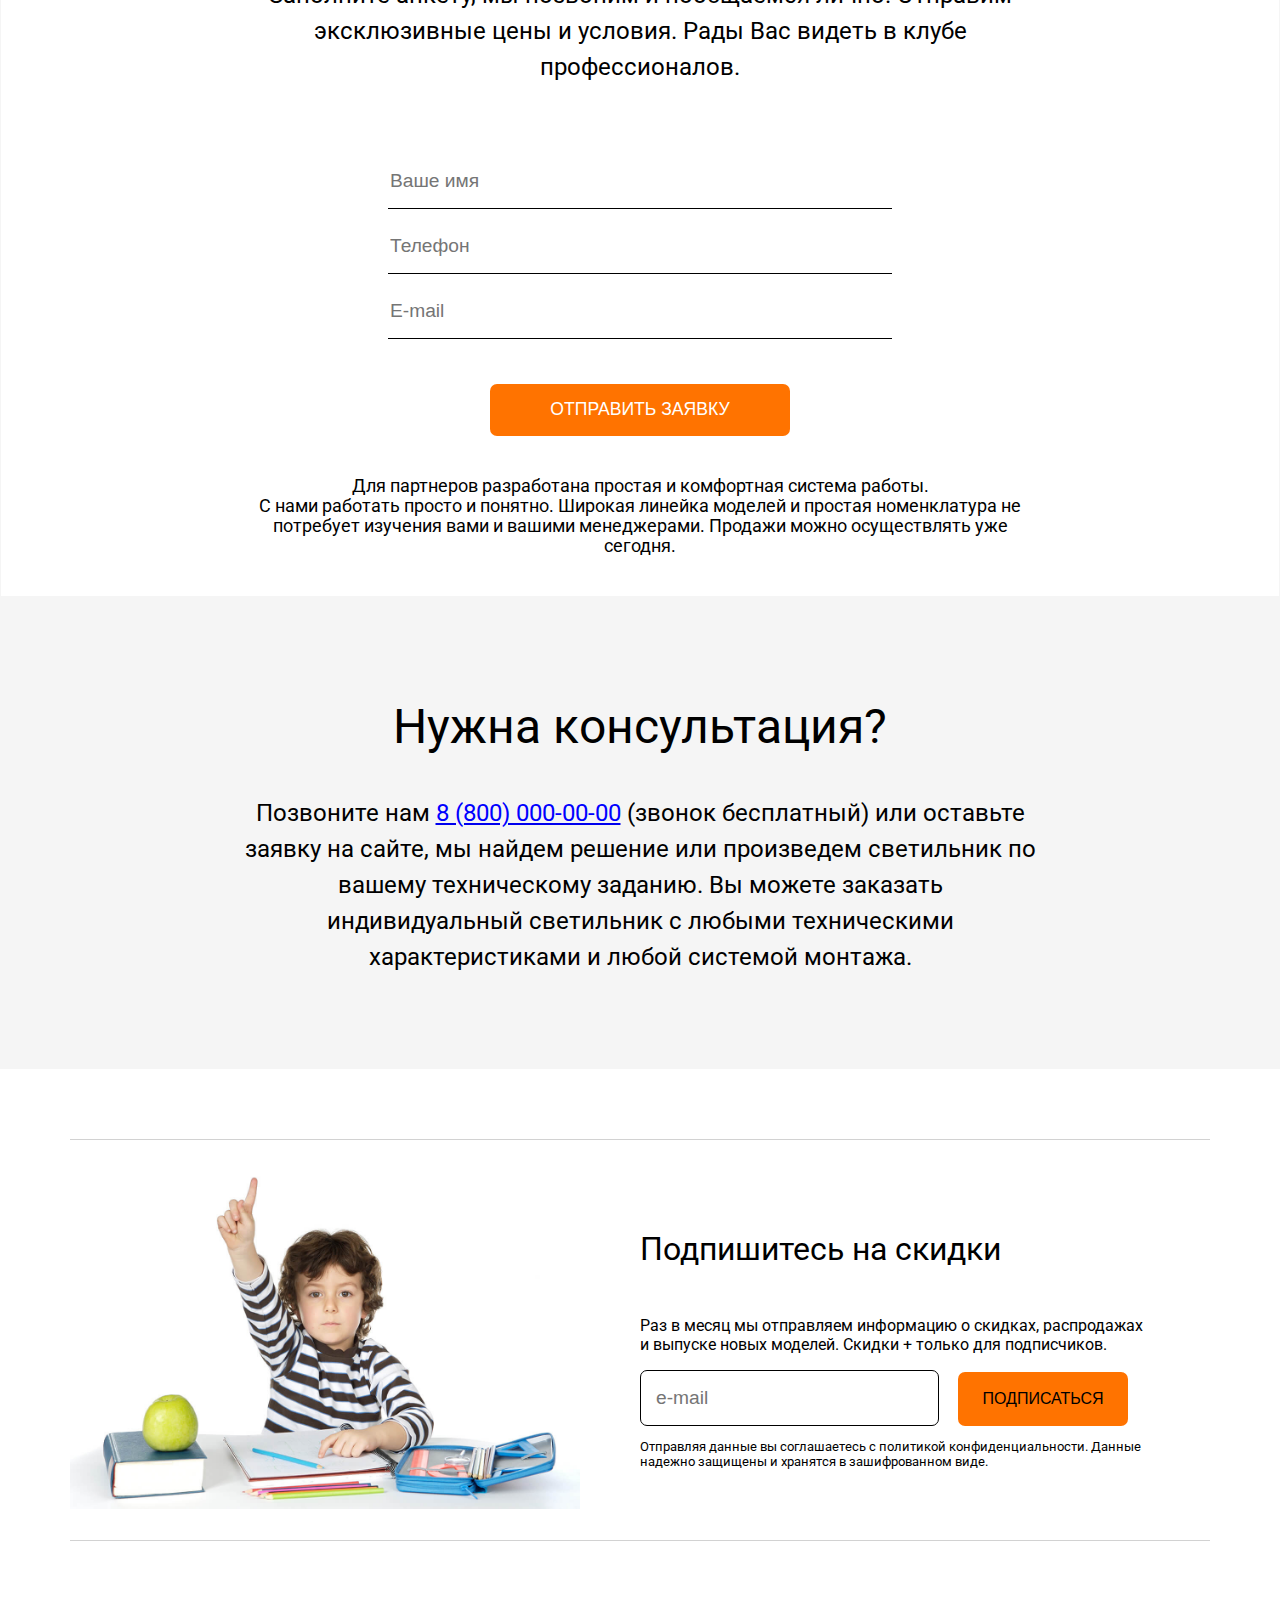
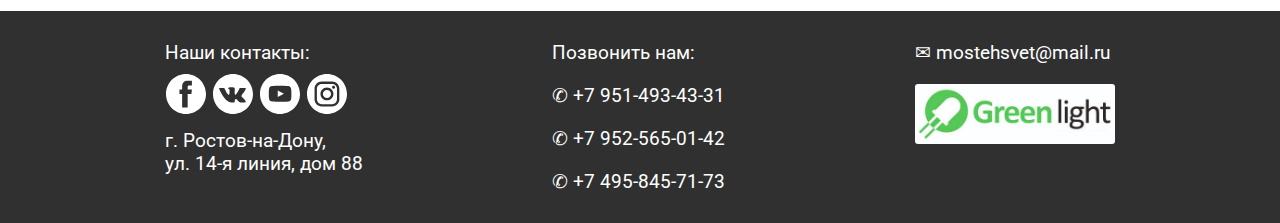
==== commit a92055ae: "partners" ====
--- a/index.html
+++ b/index.html
@@ -18,9 +18,8 @@
             <input type="checkbox" id="toggle-1">
             <nav>
                 <ul>
-                    <!-- <li><a href="#catalog">Каталог</a></li> -->
                     <li><a href="#technologies">Технологии</a></li>
-                    <li><a href="#delivery">Доставка</a></li>
+                    <li><a href="#partners">Дилерам</a></li>
                     <li><a href="#contacts">Контакты</a></li>
                 </ul>
             </nav>
@@ -29,41 +28,7 @@
 
     <main>
         <div class="empty"></div>
-        <!--
-        <div class="header_2">
-            <div class="content">
-                <div class="top_string">
-                    <div>
-                        <a href="">
-                            <img src="img/logo.jpg" alt="">
-                        </a>
-                    </div>
-                    <div>
-                        <a href="">
-                            <p>Блог о свете</p>
-                        </a>
-                    </div>
-                    <div>
-                        <a href="">
-                            <p>8 (800) 000-00-00</p>
-                            <p>Доставим бесплатно в Ростов-на-Дону</p>
-                        </a>
-                    </div>
-                    <div>
-                        <a href="">
-                            <p>ЗАКАЗАТЬ</p>
-                            <p>светильники</p>
-                        </a>
-                    </div>
-                    <div>
-                        <a href="">
-                            <p>Оплата и доставка</p>
-                        </a>
-                    </div>
-                </div>
-            </div>
-        </div>
-    -->
+ 
 
         <div class="first_block">
             <div class="content">
@@ -149,6 +114,26 @@
         </div>
 
 
+        <div class="partners" id="partners">
+            <p>Хотите стать нашим Партнером?</p>
+            <p>Заполните анкету, мы позвоним и пообщаемся лично.
+                Отправим эксклюзивные цены и условия.
+                Рады Вас видеть в клубе профессионалов.</p>
+
+                <form action="" name="partners" method="POST" class="form__partners">
+                    <input type="text" placeholder="Ваше имя">
+                    <input type="tel" placeholder="Телефон">
+                    <input type="email" placeholder="E-mail">
+                    <input type="submit" value="ОТПРАВИТЬ ЗАЯВКУ">
+                </form>
+
+                <p>Для партнеров разработана простая и комфортная система работы.<br>
+                    С нами работать просто и понятно. Широкая линейка моделей и простая номенклатура не потребует изучения вами и вашими менеджерами.
+                    Продажи можно осуществлять уже сегодня.</p>
+
+        </div>
+
+
         <div class="dont_find">
             <p>Нужна консультация?</p>
             <p>Позвоните нам <a href="tel:+7 800 000 00 00"><span>8 (800) 000-00-00</span></a> (звонок бесплатный) или оставьте заявку на сайте, мы найдем решение или произведем
@@ -157,53 +142,6 @@
         </div>
 
 
-        <div class="delivery" id="delivery">
-            <div class="content">
-                <div>
-                    <h2>Оплата и доставка заказа</h2>
-                    <p>
-                        Мы разработали четкие, простые и понятные стандарты работы. Вы оплатили товар, получили уведомление на электронную почту о принятом заказе,
-                        в день отгрузки получили фото груза на терминале транспортной компании и накладную для отслеживания, при поступлении вашего заказа на терминале
-                        в пункте назначения мы уведомляем по электронной почте и СМС. При необходимости организуем доставку до дверей. Через время мы позвоним и спросим
-                        все ли вам понравилось в работе с нами - нам важно ваше мнение. И конечно же предложим купить еще - извините, иногда мы зануды.)
-                        А если серьезно. Нам важно, чтобы вы вернулись снова, а если не вернулись, то порекомендовали нас своим знакомым - для этого надо постараться,
-                        что мы и делаем для вас с удовольствием.
-                    </p>
-                </div>
-                <div class="delivery_part_2" id="delivery">
-                    <div class="deliv_items_1">
-                        <div>
-                            <h3>Бесплатная доставка</h3>
-                            <span>По России до терминала в ваш город. И никаких акций - это стандарт компании навсегда.</span>
-                        </div>
-                        <div>
-                            <h3>Оплата, как удобно</h3>
-                            <span>Безналичный расчет, перевод на карту, наличными. Сделайте заказ и укажите способ оплаты.</span>
-                        </div>
-                        <div>
-                            <h3>Подарки</h3>
-                            <span>Иногда с заказом отправляем приятный подарок. Не предупреждаем - это сюрприз.</span>
-                        </div>
-                    </div>
-                    <img src="img/delivery.jpg" alt="">
-                    <div class="deliv_items_2">
-                        <div>
-                            <h3>Отгрузка</h3>
-                            <span>Всегда четко, ближайший после оплаты вторник и четверг. В день оплаты по договоренности</span>
-                        </div>
-                        <div>
-                            <h3>Упаковка</h3>
-                            <span>Все четко по стандартам. Все риски по сохранности груза в пути мы берем на себя.</span>
-                        </div>
-                        <div>
-                            <h3>Кем отправляем?</h3>
-                            <span>Любой федеральной транспортной компанией. Или частной по согласованию.</span>
-                        </div>
-                    </div>
-                </div>
-            </div>
-        </div>
-    
         <div class="content">
             <div class="subscribe">
                 <div class="subscribe_img">
@@ -233,13 +171,16 @@
                             <a href=""><img src="img/icon_youtube.svg" alt=""></a>
                             <a href=""><img src="img/icon_instagram.svg" alt=""></a>
                         </div>
+                        <span>г. Ростов-на-Дону,<br>ул. 14-я линия, дом 88</span>
                     </div>
                     <div class="contact__item">
-                        <span>г. Ростов-на-Дону,<br>ул. 14-я линия, дом 88</span>
-                        <a href="tel:8-800-00-00-00">&#9990; 8-800-00-00-00</a>
+                        <span>Позвонить нам:</span>
+                        <a href="tel:+79514934331">&#9990; +7 951-493-43-31</a>
+                        <a href="tel:+79525650142">&#9990; +7 952-565-01-42</a>
+                        <a href="tel:+74958457173">&#9990; +7 495-845-71-73</a>
                     </div>
                     <div class="contact__item">
-                        <a href="mailto:mail@mail.ru">&#9993; mail@mail.ru</a>
+                        <a href="mailto:mail@mail.ru">&#9993; mostehsvet@mail.ru</a>
                         <img src="img/logo.jpg" class="logo">
                     </div>
                 </div>
--- a/css/style.css
+++ b/css/style.css
@@ -24,58 +24,6 @@
 
 header {
     position: fixed;
-}
-
-.header_2 {
-    background-color: #e6e6e6;
-}
-
-.top_string {
-    display: flex;
-    height: 65px;
-}
-
-.top_string div {
-    width: 20%;
-    border-right: 1px solid green;
-    display: flex;
-    justify-content: center;
-    align-items: center;
-}
-
-.top_string img {
-    height: 65px;
-    border-radius: 8px;
-}
-
-.top_string div:nth-last-child(1) {
-    border-right: none;
-}
-
-.top_string div:nth-child(1) {
-    border-right: none;
-    box-shadow: 0 0 10px #666666;
-}
-
-.top_string div:nth-child(3) {
-    width: 430px;
-    color: #ff0000;
-}
-
-.top_string p {
-    text-align: center;
-    line-height: 0.2;
-    font-size: 1.1em;
-}
-
-.top_string a {
-    color: black;
-    text-decoration: none;
-}
-
-.top_string a:hover {
-    font-size: 1.07em;
-    transition: 1.5s;
 }
 
 /*---------------------------first_block-------------------------------*/
@@ -177,6 +125,66 @@
     margin-bottom: 10px;
 }
 
+/*---------------------------partners-------------------------------*/
+
+.partners {
+    border: 1px solid #f5f5f5;
+    display: flex;
+    flex-direction: column;
+    align-items: center;
+}
+
+.partners p {
+    max-width: 800px;
+    text-align: center;
+}
+
+.partners p:nth-child(1) {
+    font-size: 3em;
+    margin-top: 70px;
+}
+
+.partners p:nth-child(2) {
+    font-size: 1.5em;
+    line-height: 1.5em;
+}
+
+.partners p:nth-last-child(1) {
+    margin: 0px 20px 40px 20px;
+    font-size: 1.1em;
+}
+
+.form__partners {
+    margin-top: 40px;
+    display: flex;
+    flex-direction: column;
+    align-items: center;
+}
+
+.form__partners input {
+    border-top: 0;
+    border-right: 0;
+    border-left: 0;
+    border-bottom: 1px solid black;
+    margin: 5px;
+    width: 500px;
+    height: 52px;
+    font-size: 1.2em;
+}
+
+.form__partners input[type='submit'] {
+    width: 300px;
+    height: 52px;
+    border: 0;
+    background-color: #ff7300;
+    color: white;
+    border-radius: 7px;
+    font-size: 1.1em;
+    cursor: pointer;
+    margin-top: 40px;
+    margin-bottom: 40px;
+}
+
 /*---------------------------dont find-------------------------------*/
 
 .dont_find {
@@ -261,47 +269,6 @@
     font-size: 0.8em;
 }
 
-/*----------------------------delivery--------------------------------*/
-
-.delivery {
-    padding: 50px 0;
-}
-
-.delivery h2 {
-    text-align: center;
-}
-
-.delivery p {
-    width: 80%;
-    margin: 30px auto;
-    font-size: 1.2em;
-    color: #666666;
-}
-
-.delivery_part_2 {
-    display: flex;
-    justify-content: center;
-    margin-top: 50px;
-    padding-bottom: 20px;
-    border-top: 1px solid #d2d2d2;
-    border-bottom: 1px solid #d2d2d2;
-}
-
-.delivery_part_2 img {
-    width: 40%;
-    margin: 0 30px;
-}
-
-.deliv_items_1 {
-    width: 25%;
-    text-align: right;
-}
-
-.deliv_items_2 {
-    width: 25%;
-}
-
-
 /*---------------------------contacts-------------------------------*/
 
 .contacts {
--- a/css/media.css
+++ b/css/media.css
@@ -94,35 +94,8 @@
        height: auto;
    }
 
-   /*----------------------------delivery--------------------------------*/
-
-   .delivery_part_2 {
-       flex-direction: column;
-       align-items: center;
-   }
-
-   .delivery_part_2 img {
-       width: 80%;
-   }
-
-   .deliv_items_1 {
-       width: 80%;
-       text-align: left;
-   }
-
-   .deliv_items_2 {
-    width: 80%;
-    }
-
-    .delivery_part_2 h3 {
-        text-align: left;
-    }
-
-    .delivery_part_2 span {
-        text-align: left;
-    }
-
-    /*----------------------------contacts--------------------------------*/
+   
+/*----------------------------contacts--------------------------------*/
 
     .block__contacts {
         flex-direction: column;
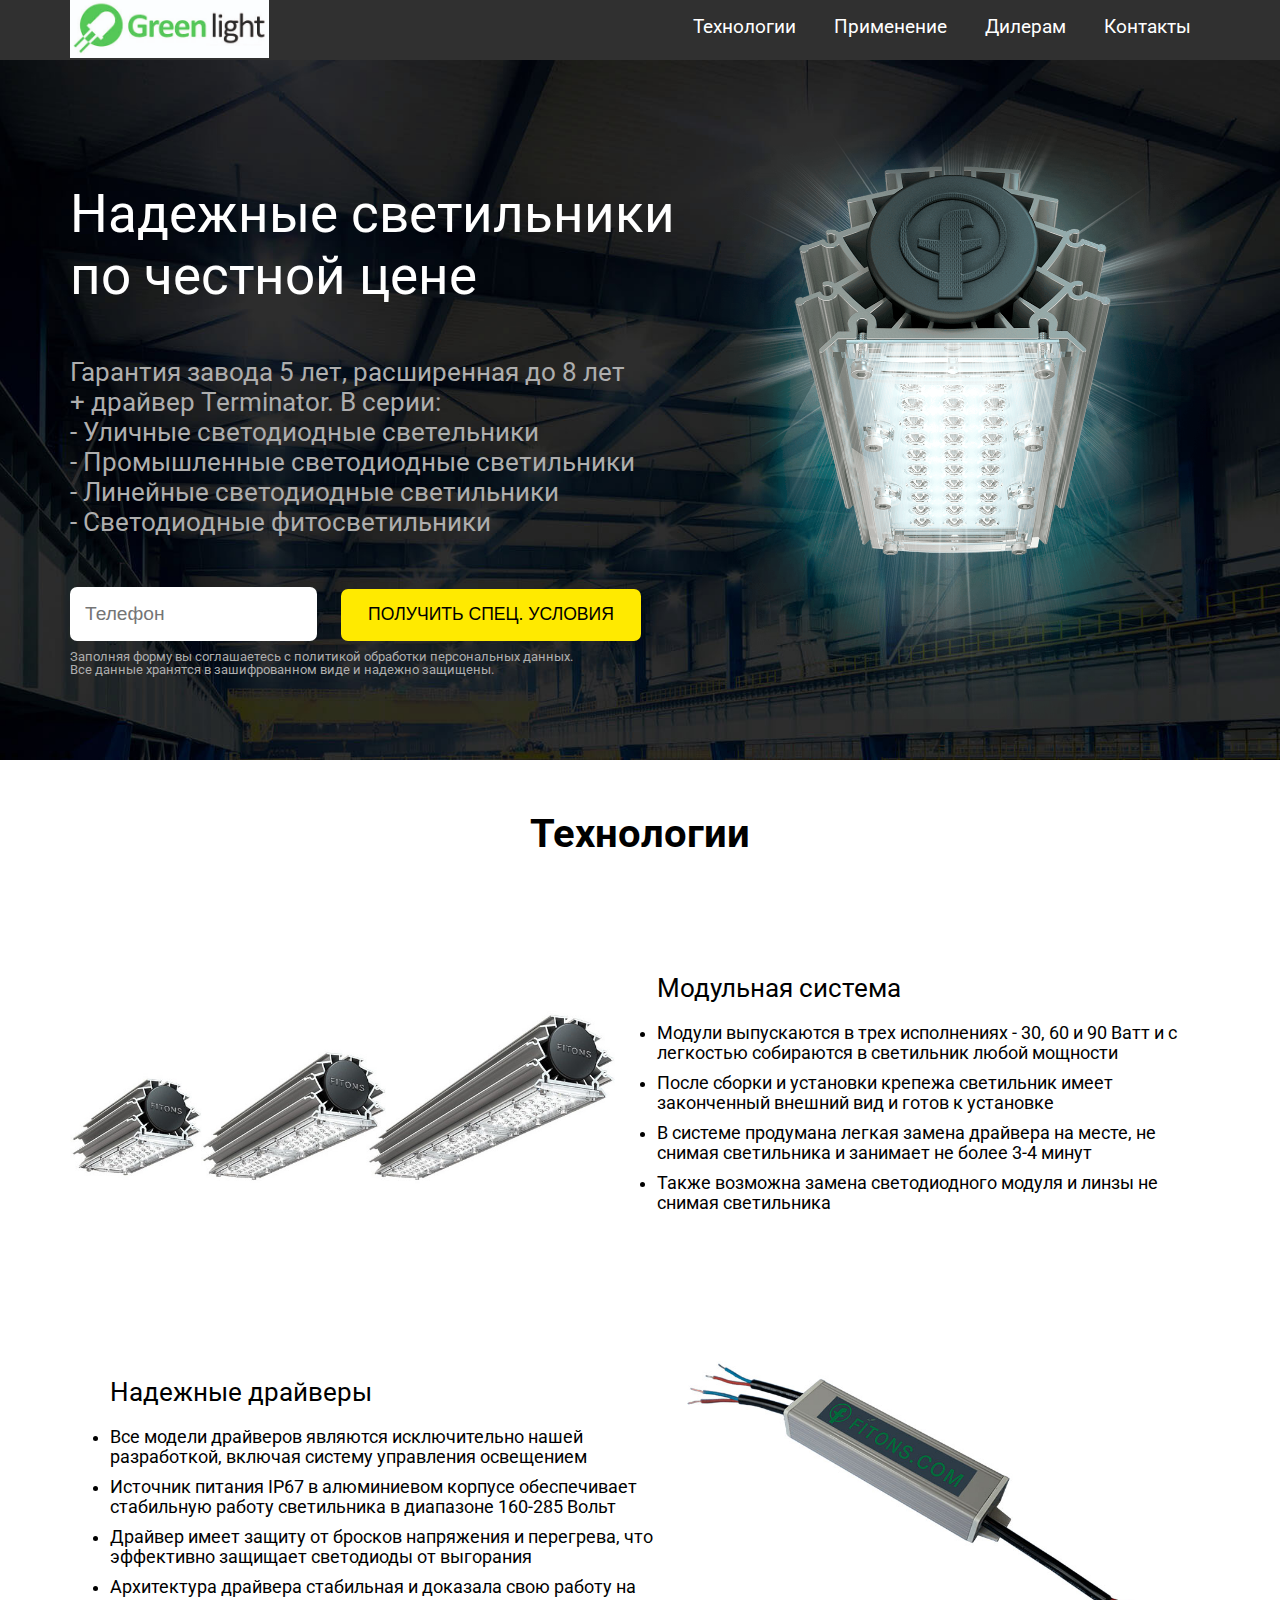
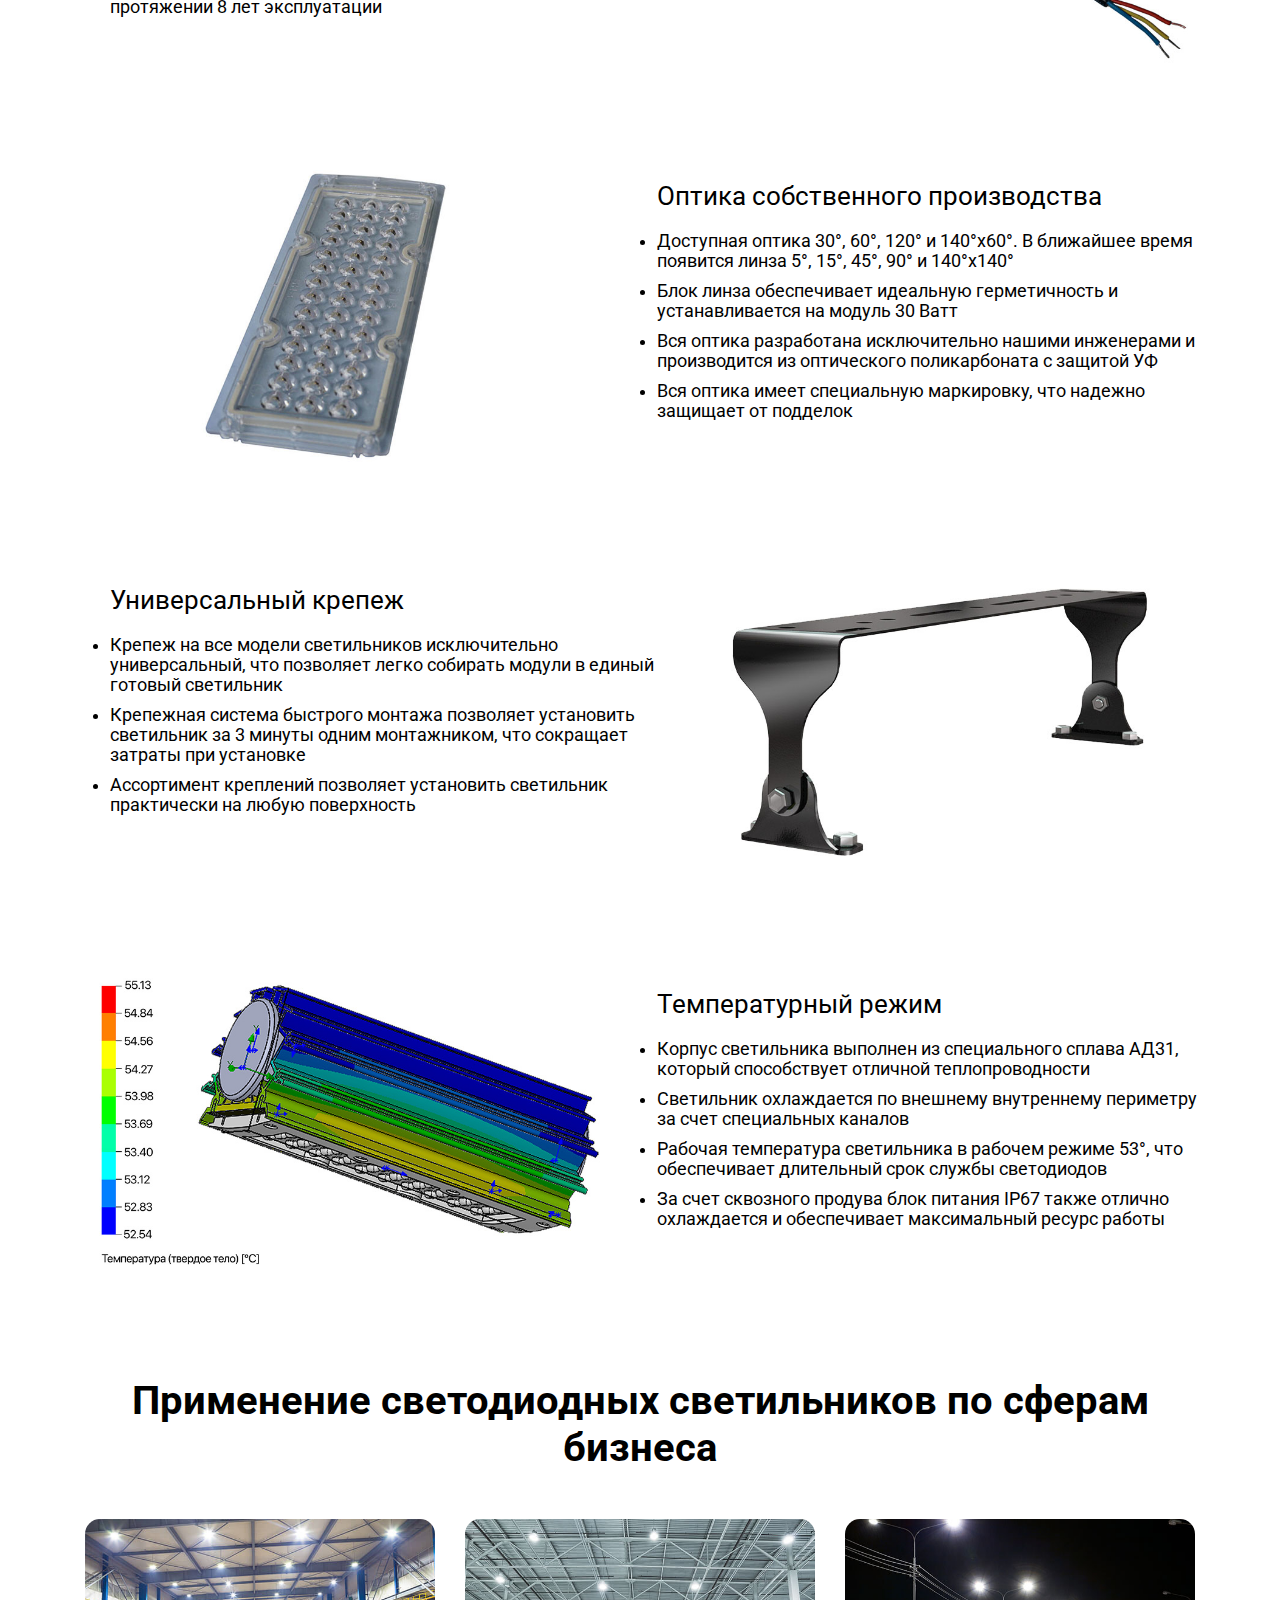
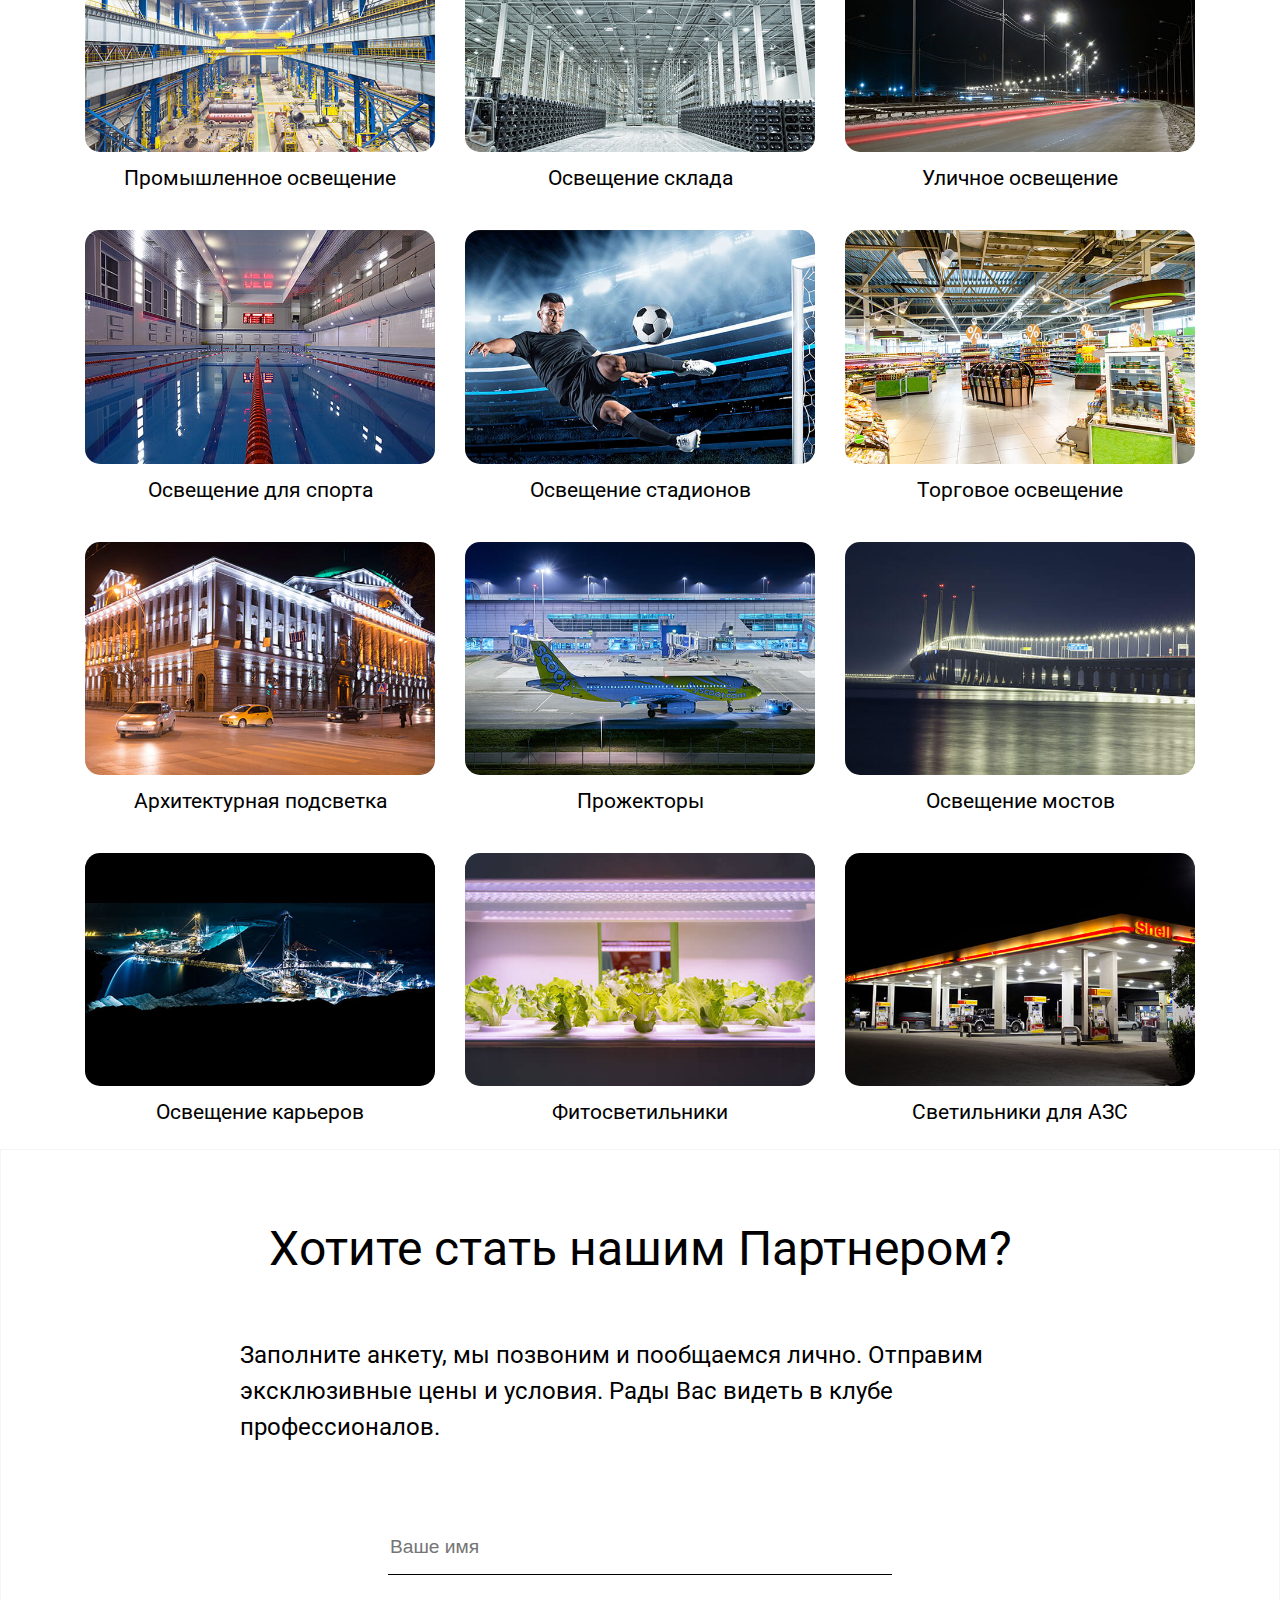
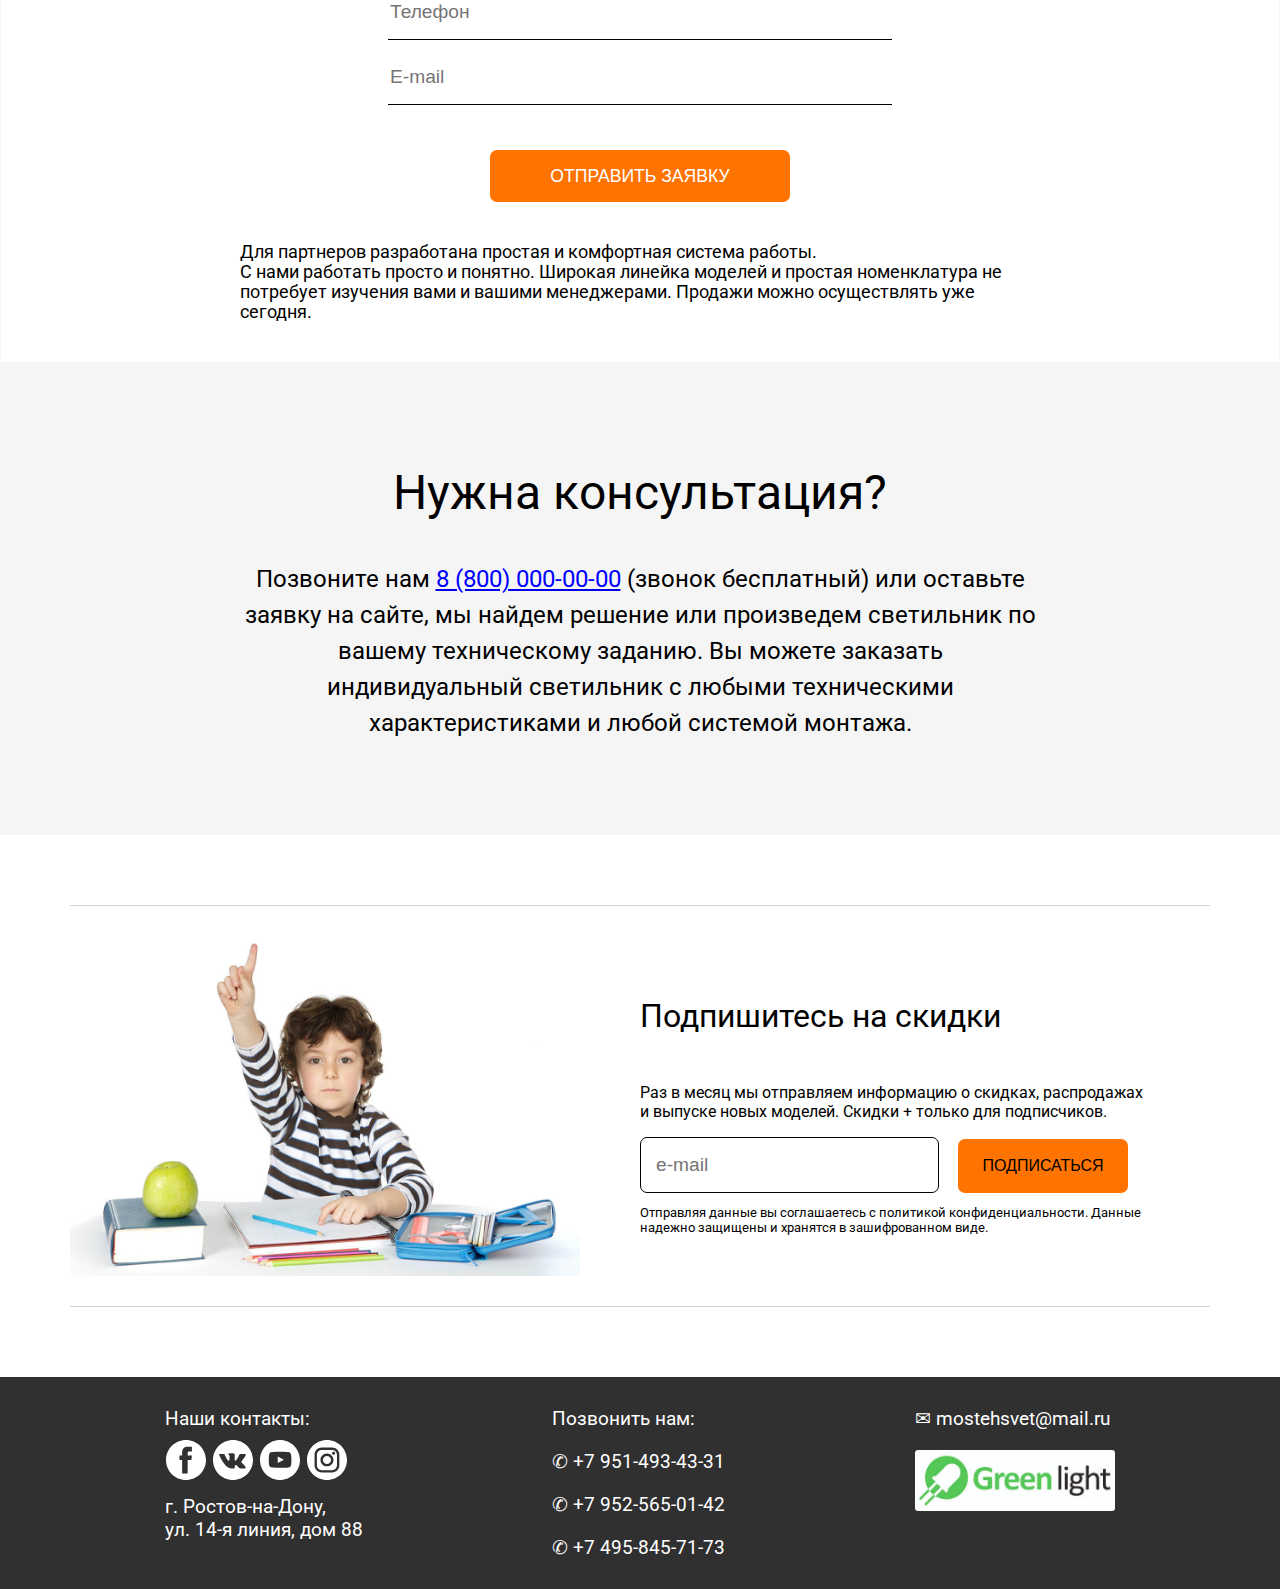
==== commit e676e361: "primenenie" ====
--- a/index.html
+++ b/index.html
@@ -19,6 +19,7 @@
             <nav>
                 <ul>
                     <li><a href="#technologies">Технологии</a></li>
+                    <li><a href="#primemenie">Применение</a></li>
                     <li><a href="#partners">Дилерам</a></li>
                     <li><a href="#contacts">Контакты</a></li>
                 </ul>
@@ -114,6 +115,61 @@
         </div>
 
 
+        <div class="primenenie content" id="primemenie">
+            <h2>Применение светодиодных светильников по сферам бизнеса</h2>
+            <div class="items">
+                <div class="item">
+                    <img src="img/places/prom.jpg">
+                    <div>Промышленное освещение</div>
+                </div>
+                <div class="item">
+                    <img src="img/places/sklad.jpg">
+                    <div>Освещение склада</div>
+                </div>
+                <div class="item">
+                    <img src="img/places/street.jpg">
+                    <div>Уличное освещение</div>
+                </div>
+                <div class="item">
+                    <img src="img/places/sport.jpg">
+                    <div>Освещение для спорта</div>
+                </div>
+                <div class="item">
+                    <img src="img/places/stadium.jpg">
+                    <div>Освещение стадионов</div>
+                </div>
+                <div class="item">
+                    <img src="img/places/ritail.jpg">
+                    <div>Торговое освещение</div>
+                </div>
+                <div class="item">
+                    <img src="img/places/architect.jpg">
+                    <div>Архитектурная подсветка</div>
+                </div>
+                <div class="item">
+                    <img src="img/places/projector.jpg">
+                    <div>Прожекторы</div>
+                </div>
+                <div class="item">
+                    <img src="img/places/bridge.jpg">
+                    <div>Освещение мостов</div>
+                </div>
+                <div class="item">
+                    <img src="img/places/dobicha.jpg">
+                    <div>Освещение карьеров</div>
+                </div>
+                <div class="item">
+                    <img src="img/places/fito.jpg">
+                    <div>Фитосветильники</div>
+                </div>
+                <div class="item">
+                    <img src="img/places/azs.jpg">
+                    <div>Светильники для АЗС</div>
+                </div>
+            </div>
+        </div>
+
+
         <div class="partners" id="partners">
             <p>Хотите стать нашим Партнером?</p>
             <p>Заполните анкету, мы позвоним и пообщаемся лично.
--- a/css/style.css
+++ b/css/style.css
@@ -125,6 +125,39 @@
     margin-bottom: 10px;
 }
 
+/*---------------------------primenenie-------------------------------*/
+
+.primenenie {
+    margin-top: 50px;
+}
+
+.primenenie h2 {
+    font-size: 2.5em;
+    max-width: 100%;
+    text-align: center;
+}
+
+.primenenie .items {
+    display: flex;
+    flex-wrap: wrap;
+}
+
+.primenenie .item {
+    width: 350px;
+    margin: 15px;
+}
+
+.primenenie .item img {
+    width: 100%;
+    border-radius: 15px;
+}
+
+.primenenie .item div {
+    text-align: center;
+    margin: 10px;
+    font-size: 1.3em;
+}
+
 /*---------------------------partners-------------------------------*/
 
 .partners {
@@ -136,7 +169,7 @@
 
 .partners p {
     max-width: 800px;
-    text-align: center;
+    margin: 30px 20px;
 }
 
 .partners p:nth-child(1) {
--- a/css/media.css
+++ b/css/media.css
@@ -54,6 +54,28 @@
 
 .tech__item img {
     width: 90%;
+}
+
+/*----------------------------primenenie------------------------------*/
+
+.primenenie .items {
+    flex-direction: column;
+    align-items: center;
+}
+
+.primenenie h2 {
+    margin-left: 5px;
+    margin-right: 5px;
+}
+
+/*-----------------------------partners-------------------------------*/
+
+.partners input {
+    width: 300px;
+}
+
+.partners p {
+    text-align: center;
 }
 
 /*---------------------------dont find-------------------------------*/
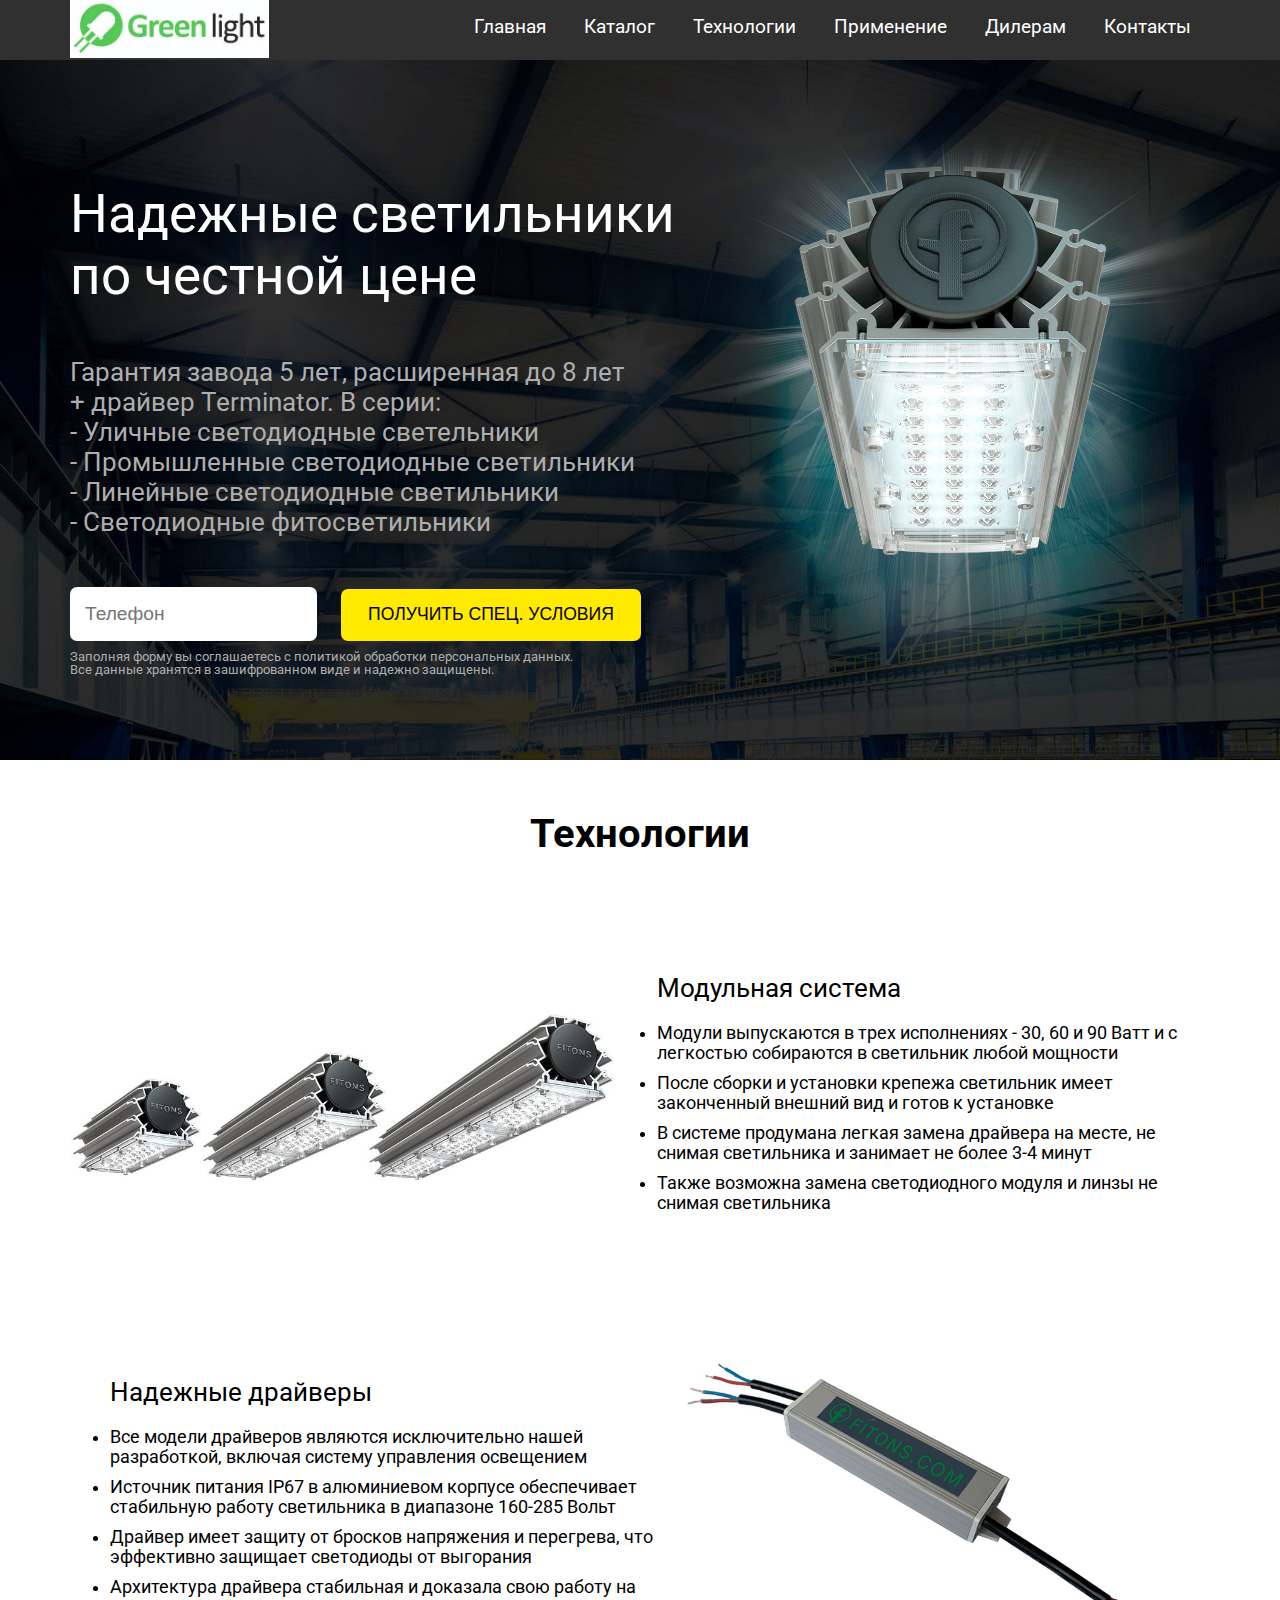
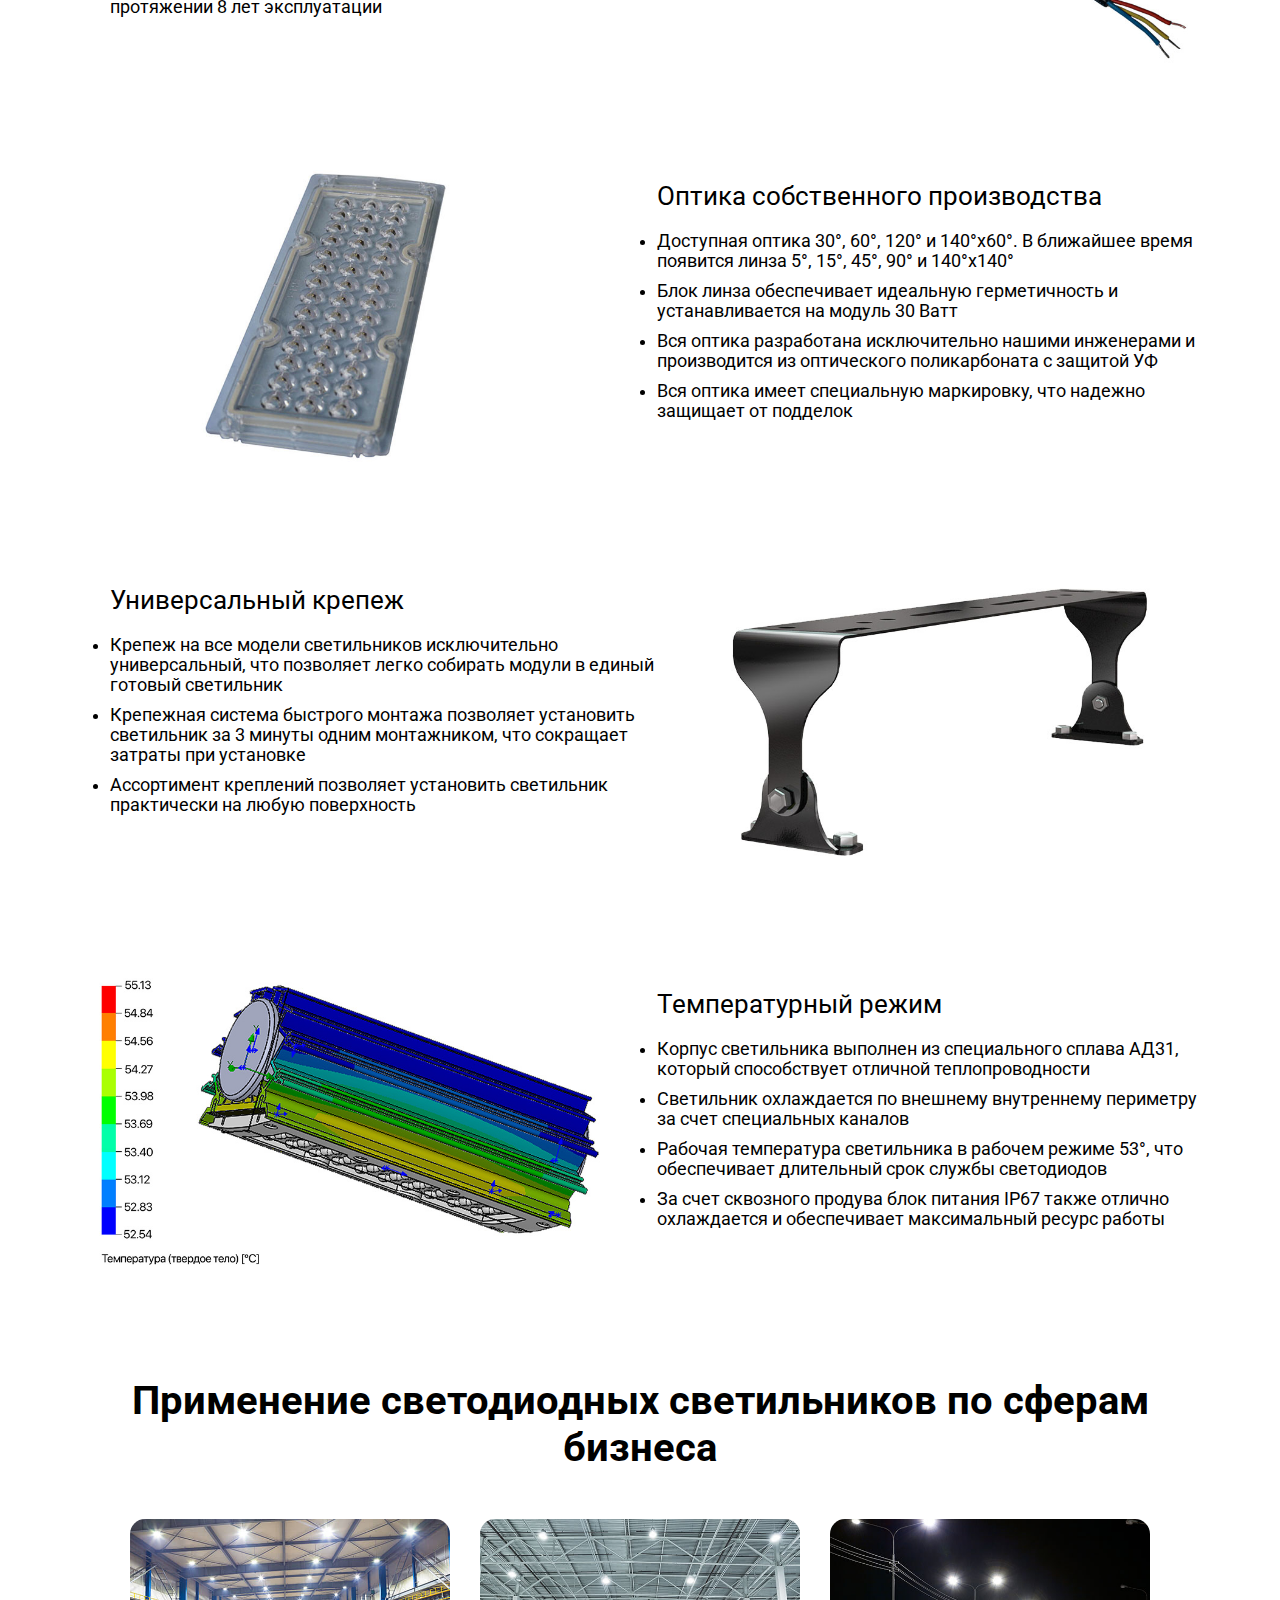
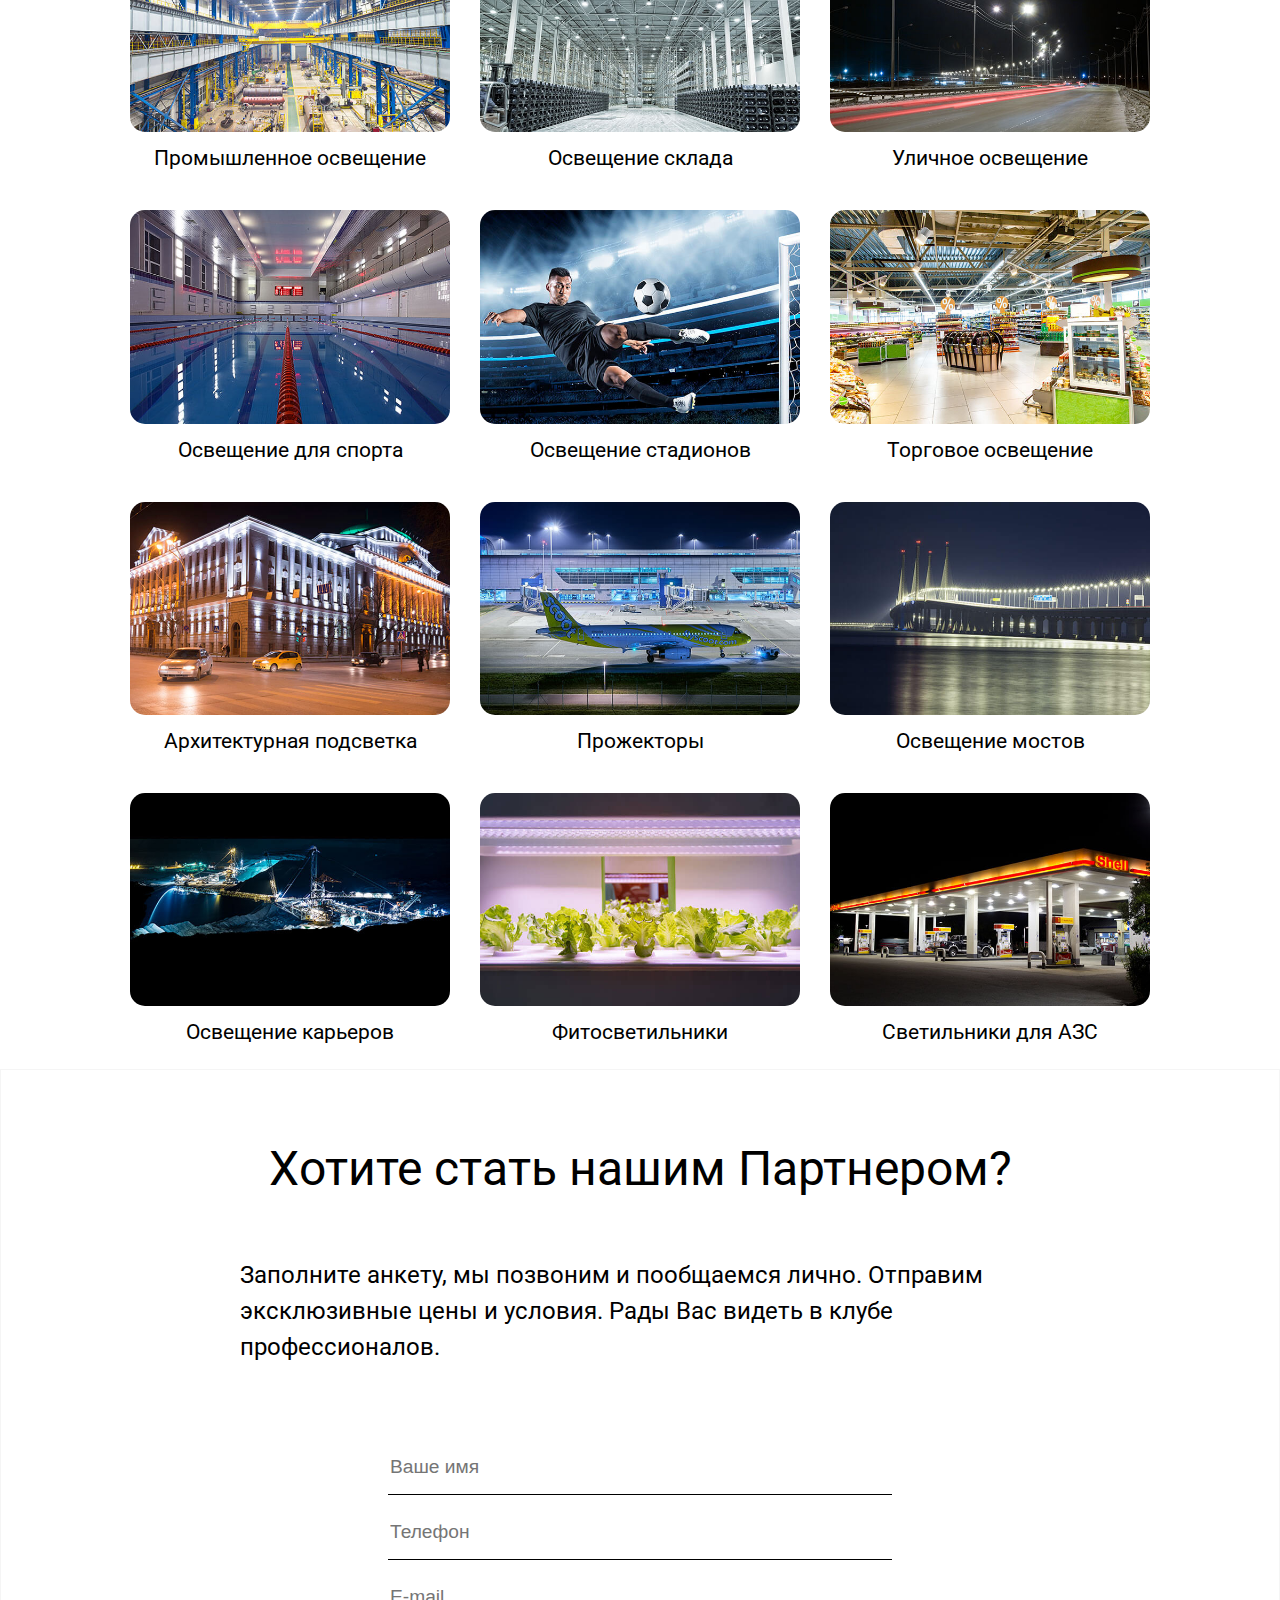
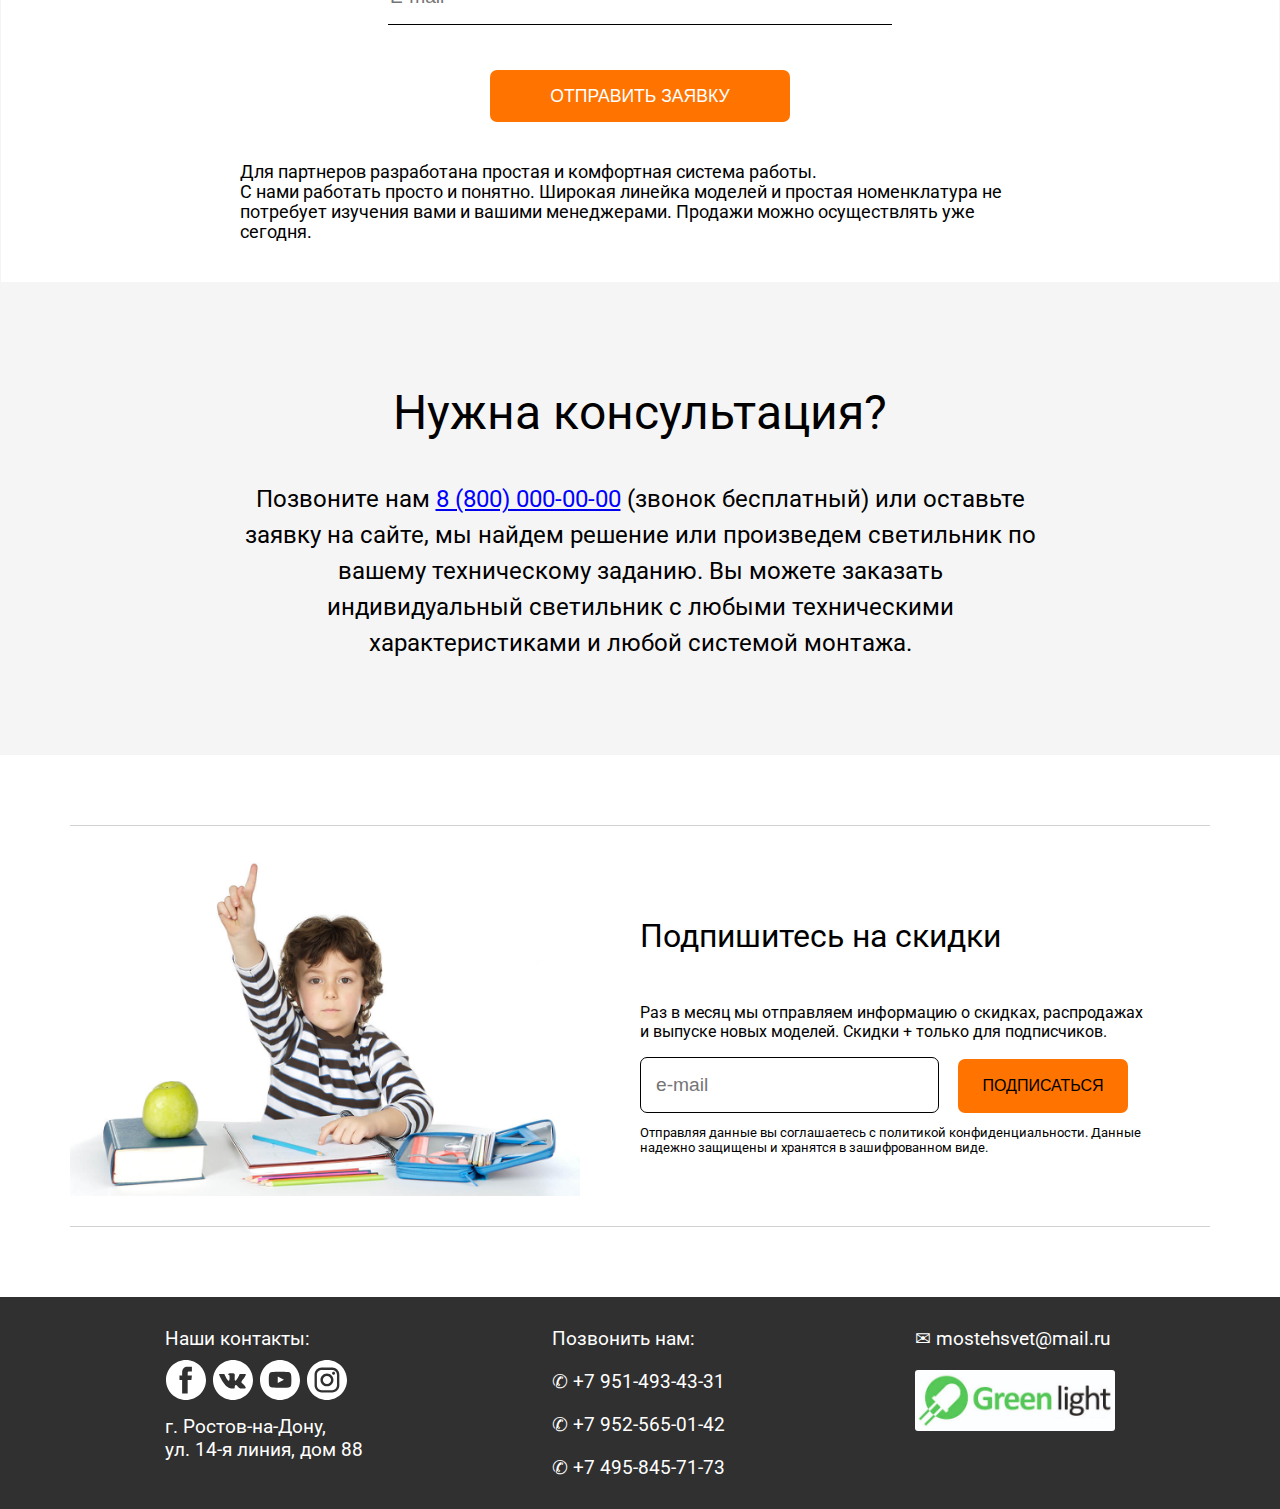
==== commit 9f931aee: "catalog page begin" ====
--- a/index.html
+++ b/index.html
@@ -18,6 +18,8 @@
             <input type="checkbox" id="toggle-1">
             <nav>
                 <ul>
+                    <li><a href="/">Главная</a></li>
+                    <li><a href="pages/catalog.html">Каталог</a></li>
                     <li><a href="#technologies">Технологии</a></li>
                     <li><a href="#primemenie">Применение</a></li>
                     <li><a href="#partners">Дилерам</a></li>
--- a/css/style.css
+++ b/css/style.css
@@ -140,10 +140,11 @@
 .primenenie .items {
     display: flex;
     flex-wrap: wrap;
+    justify-content: center;
 }
 
 .primenenie .item {
-    width: 350px;
+    max-width: 320px;
     margin: 15px;
 }
 
--- a/css/media.css
+++ b/css/media.css
@@ -61,6 +61,10 @@
 .primenenie .items {
     flex-direction: column;
     align-items: center;
+}
+
+.primemenie .item {
+    width: 90%;
 }
 
 .primenenie h2 {
